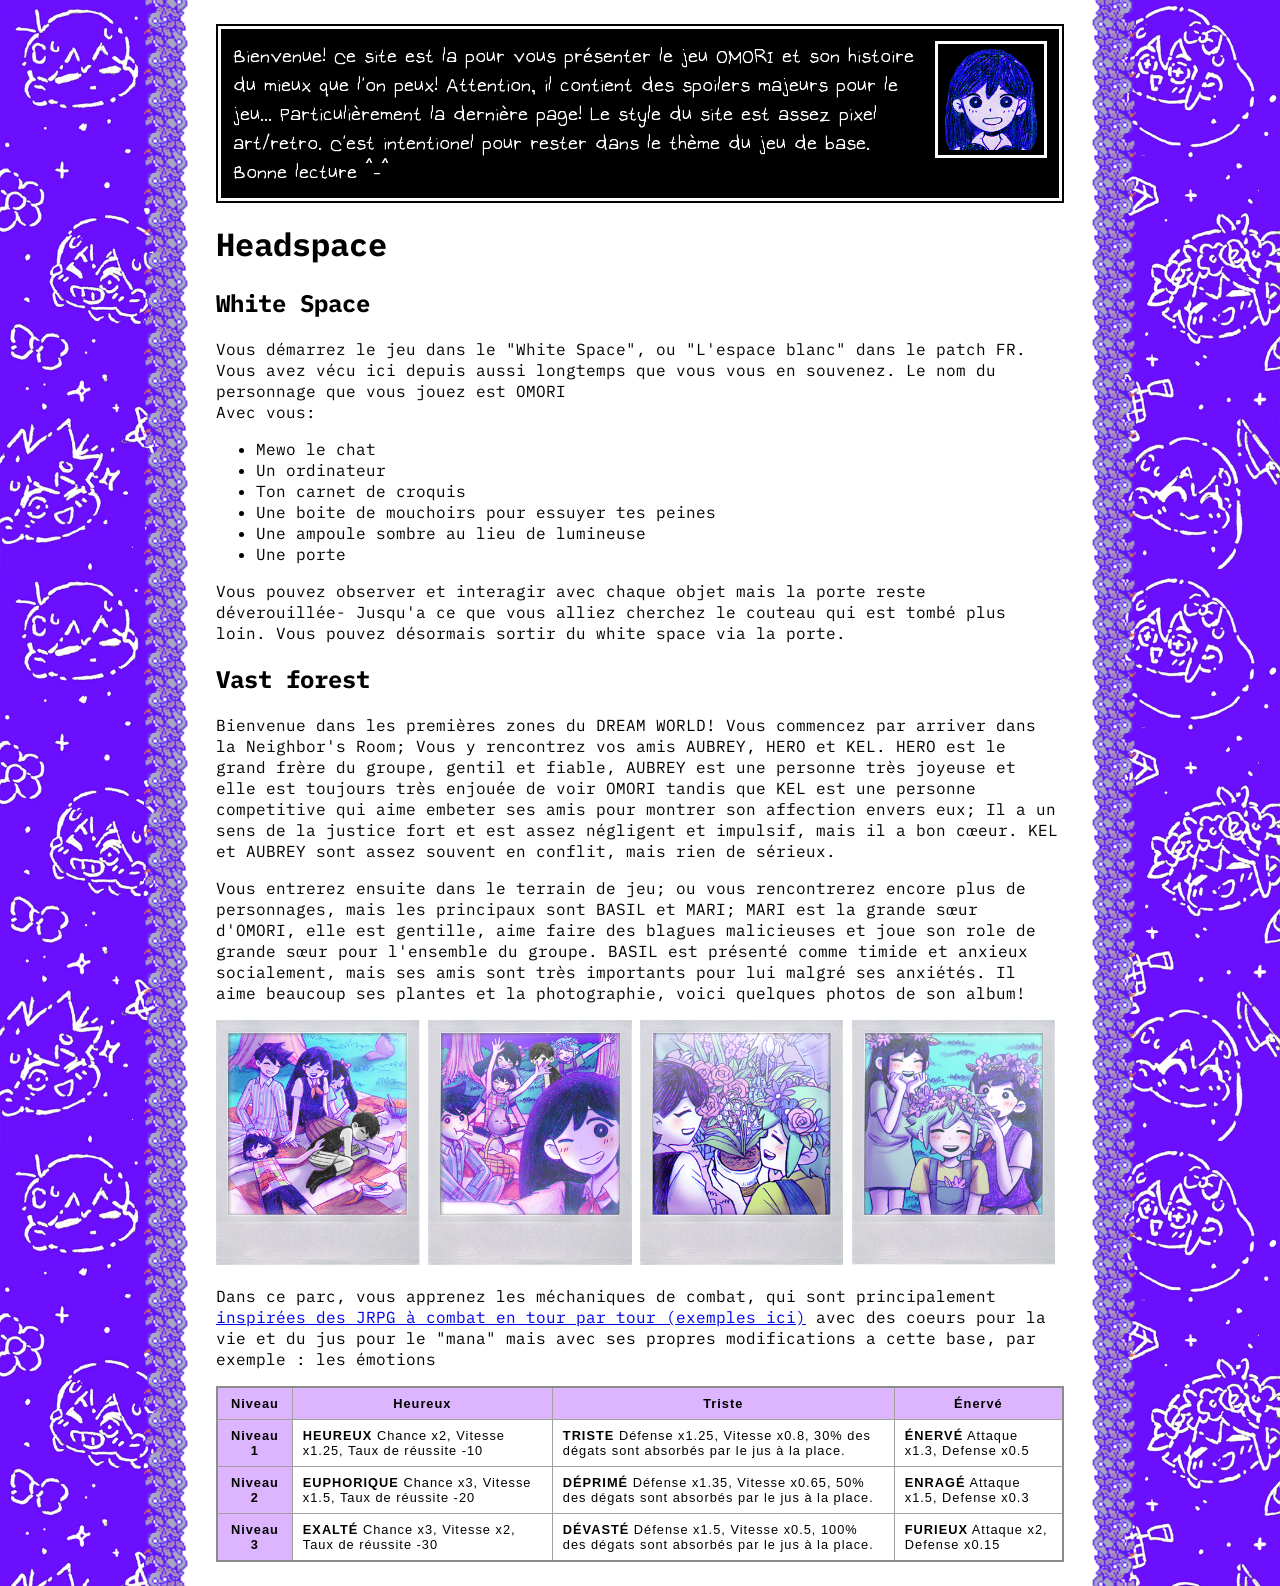
==== index.html @ d31ac864 "Update index.html" ====
<!DOCTYPE html>
<html lang="fr">

  <head>
    <meta charset="utf-8" />
    <title>Omori!</title>
	<link rel="icon" type="image/x-icon" href="assets/favicon.ico">
	<link rel="stylesheet" media="screen" type="text/css" title="design" href="design.css" />
  </head>

	<body>
		<div class="row">
		  <div class="meta-left"></div>

			<div class="main" id="frame">
				<!-- Début de la boite de dialogue réutilisable -->
				<div class="dialogue-box">
					<div class="pfp">
					  <div class="portrait wb">
							<img alt="Mari Portrait" src="assets/faces/DW_Face_Mari_0.png"  width="106" height="106">
						</div>
					</div>
					<span>
					  Bienvenue! Ce site est la pour vous présenter le jeu OMORI et son histoire du mieux que l'on peux!
						Attention, il contient des spoilers majeurs pour le jeu... Particulièrement la dernière page!
						Le style du site est assez pixel art/retro. C'est intentionel pour rester dans le thème du jeu de base.
						Bonne lecture ^-^
					<span></span></span>
					<div class="wb"></div>
				</div>
				<!-- Fin de la boite de dialogue réutilisable -->

				<h1 id="hs">Headspace</h1>
				<h2 id="white">White Space</h2>
				<p>
				  Vous démarrez le jeu dans le "White Space", ou "L'espace blanc" dans le patch FR.
					Vous avez vécu ici depuis aussi longtemps que vous vous en souvenez.
					Le nom du personnage que vous jouez est OMORI<br/>
					Avec vous:
				</p>
				<ul>
				  <li>Mewo le chat</li>
					<li>Un ordinateur</li>
					<li>Ton carnet de croquis</li>
					<li>Une boite de mouchoirs pour essuyer tes peines</li>
					<li>Une ampoule sombre au lieu de lumineuse</li>
					<li>Une porte</li>
				</ul>
				<p>
					Vous pouvez observer et interagir avec chaque objet mais la porte reste déverouillée-
					Jusqu'a ce que vous alliez cherchez le couteau qui est tombé plus loin.
					Vous pouvez désormais sortir du white space via la porte.
				</p>

				<h2 id="2">Vast forest</h2>
				<p>
				  Bienvenue dans les premières zones du DREAM WORLD!
					Vous commencez par arriver dans la Neighbor's Room; Vous y rencontrez vos amis AUBREY, HERO et KEL.
					HERO est le grand frère du groupe, gentil et fiable,
					AUBREY est une personne très joyeuse et elle est toujours très enjouée de voir OMORI tandis que
					KEL est une personne competitive qui aime embeter ses amis pour montrer son affection envers eux;
					Il a un sens de la justice fort et est assez négligent et impulsif, mais il a bon cœeur.
					KEL et AUBREY sont assez souvent en conflit, mais rien de sérieux.
				</p>

				<p>
				  Vous entrerez ensuite dans le terrain de jeu; ou vous rencontrerez encore plus de personnages,
					mais les principaux sont BASIL et MARI; MARI est la grande sœur d'OMORI, elle est gentille,
					aime faire des blagues malicieuses et joue son role de grande sœur pour l'ensemble du groupe.
					BASIL est présenté comme timide et anxieux socialement, mais ses amis sont très importants pour lui
					malgré ses anxiétés. Il aime beaucoup ses plantes et la photographie, voici quelques photos de son album!
				</p>

				<div class="polaroids" id="pictures">
          <div class="polaroid"><img src="assets/polaroid/DW_1.png" alt="2 Personnes en haut des escaliers se faisant face tête baissée"></div>
          <div class="polaroid"><img src="assets/polaroid/DW_0.png" alt="Mari face par terre au pied d'escaliers"></div>
          <div class="polaroid"><img src="assets/polaroid/DW_2.png" alt="Basil effrayé dans un miroir avec un fond montrant l'exterieur"></div>
          <div class="polaroid"><img src="assets/polaroid/DW_3.png" alt="Des mains manipulant une corde"></div>
				</div>

				<p>
				  Dans ce parc, vous apprenez les méchaniques de combat, qui sont principalement <a href="https://www.reddit.com/r/JRPG/wiki/list_of_turn-based_jrpgs">inspirées des JRPG à combat en tour par tour (exemples ici)</a>
					avec des coeurs pour la vie et du jus pour le "mana" mais avec ses propres modifications a cette base, par exemple : les émotions
				</p>

				<table>
				  <thead>
						<tr>
						  <th scope="col">Niveau</th>
              <th scope="col">Heureux</th>
              <th scope="col">Triste</th>
              <th scope="col">Énervé</th>
						</tr>
					</thead>
					<tbody>
					  <tr>
							<th scope="row">Niveau 1</th>
              <td><strong>HEUREUX</strong> Chance x2, Vitesse x1.25, Taux de réussite -10</td>
              <td><strong>TRISTE</strong> Défense x1.25, Vitesse x0.8, 30% des dégats sont absorbés par le jus à la place. </td>
              <td><strong>ÉNERVÉ</strong> Attaque x1.3, Defense x0.5</td>
						</td>
							<tr>
							<th scope="row">Niveau 2</th>
              <td><strong>EUPHORIQUE</strong> Chance x3, Vitesse x1.5, Taux de réussite -20</td>
              <td><strong>DÉPRIMÉ</strong> Défense x1.35, Vitesse x0.65, 50% des dégats sont absorbés par le jus à la place. </td>
              <td><strong>ENRAGÉ</strong> Attaque x1.5, Defense x0.3</td>
						</td>
							<tr>
							<th scope="row">Niveau 3</th>
              <td><strong>EXALTÉ</strong> Chance x3, Vitesse x2, Taux de réussite -30</td>
              <td><strong>DÉVASTÉ</strong> Défense x1.5, Vitesse x0.5, 100% des dégats sont absorbés par le jus à la place. </td>
              <td><strong>FURIEUX</strong> Attaque x2, Defense x0.15 </td>
						</td>
					</tbody>
				</table>
			</div>



			<div class="meta-right"></div>
		</div>
	</body>
</html>
---- design.css ----
body {
	margin: 0;
	font-family: lilex;
}

@font-face {
  font-family: OMORI_GAME;
  src: url(./assets/fonts/OMORI_GAME.ttf);
  unicode-range: U+0000-00FF;
}

@font-face {
  font-family: OMORI_GAME2;
  src: url(./assets/fonts/OMORI_GAME2.ttf);
  unicode-range: U+0000-00FF;
}

@font-face {
  font-family: lilex;
  src: url(./assets/fonts/Lilex-VariableFont_wght.ttf);
  unicode-range: U+0000-00FF;
}

@font-face {
  font-family: lilex;
  src: url(./assets/fonts/Lilex-Italic-VariableFont_wght.ttf);
  unicode-range: U+0000-00FF;
  font-style: italic;
}


.row {
  background-color: #6c0fff;
  overflow-x: visible;
  overflow-y: hidden;
  display: grid;
  grid-template-columns: 15vw 70vw 15vw;
  min-height: 120vmin;
}


.row [class*="meta"] {
  position: relative;
  z-index: 0;

  color: white;
  width: 100%;
  background-size: 100%;
  image-rendering: pixelated;
  image-rendering: -moz-crisp-edges;
  image-rendering: -o-crisp-edges;
  image-rendering: -webkit-optimize-contrast;
  -ms-interpolation-mode: nearest-neighbor;
}

.row .meta-right {
  background-image: url("assets/backgrounds/borders/br.jpg");
}

.row .meta-left {
  background-image: url("assets/backgrounds/borders/bl.jpg");
}

/* Style du milieu */
#frame {
  position: relative;
  z-index: 3;
  box-sizing: border-box;

  padding: 24px;
  background: transparent;
}

#frame::after {
  content: "";
  position: absolute;
  top: -24px;
  left: -24px;
  right: -24px;
  bottom: -24px;
  background: #fff;
  z-index: 1;
  pointer-events: none;
}

#frame::before {
  content: "";
  position: absolute;
  top: -48px;
  left: -48px;
  right: -48px;
  bottom: -48px;
  box-sizing: border-box;

  border-style: solid;
  border-width: 48px;
  border-image: url("assets/BorderInner.png") 30 / 48px repeat;

  image-rendering: pixelated;
  image-rendering: -moz-crisp-edges;
  image-rendering: -o-crisp-edges;
  image-rendering: -webkit-optimize-contrast;
  -ms-interpolation-mode: nearest-neighbor;

  z-index: 2;
  pointer-events: none;
}

#frame > * {
  position: relative;
  z-index: 4;
}

table {
  border-collapse: collapse;
  border: 2px solid rgb(140 140 140);
  font-family: sans-serif;
  font-size: 0.8rem;
  letter-spacing: 1px;
}

th {
  background-color: #ddb5ff;
}

th, td {
  border: 1px solid rgb(160 160 160);
  padding: 8px 10px;
}

/* Boites de dialogue */
.dialogue-box {
  position: relative;
  border: 1px solid black;
  background: black;
  padding: 1rem;
  overflow: auto;
  font-family: OMORI_GAME2;
  margin-bottom: 1em;
}

.dialogue-box .wb {
  border: 3px solid white;
}

.dialogue-box .pfp {
  float: right;
  display: flex;
  align-items: center;
  padding-left: 1em;
}

.dialogue-box .pfpl {
  float: left !important;
  padding: 0 1em 0 0 !important;
}


.dialogue-box > .wb {
  position: absolute;
  top: 1px;
  left: 1px;
  right: 1px;
  bottom: 1px;
  box-sizing: border-box;
}

.dialogue-box > .wb > * {
  position: relative;
}

.dialogue-box > span {
  font-size: 28px;
  color: white;
  line-height: 29px;
}

.dialogue-box > span > span {
  display: inline-block;
  width: 41px;
}

.light {
    background-image: radial-gradient(#FFFFFF, #3F3F3F, #000000);
}

/* Uhhhh layout des photos polaroid ig? */

.polaroids {
  display: flex;
  flex-wrap: nowrap;
  overflow-x: auto;
  gap: 1%;
}
.polaroid {
  flex: 0 0 calc(25% - 1%);
  padding: 0;
}

.polaroid img {
  width: 100%;
}

@media only screen and (max-width: 900px) {
  #frame {
    width: 100vw;
  }

  .row .meta-right {
    display: none;
  }

  .row .meta-left {
    display: none;
  }
}
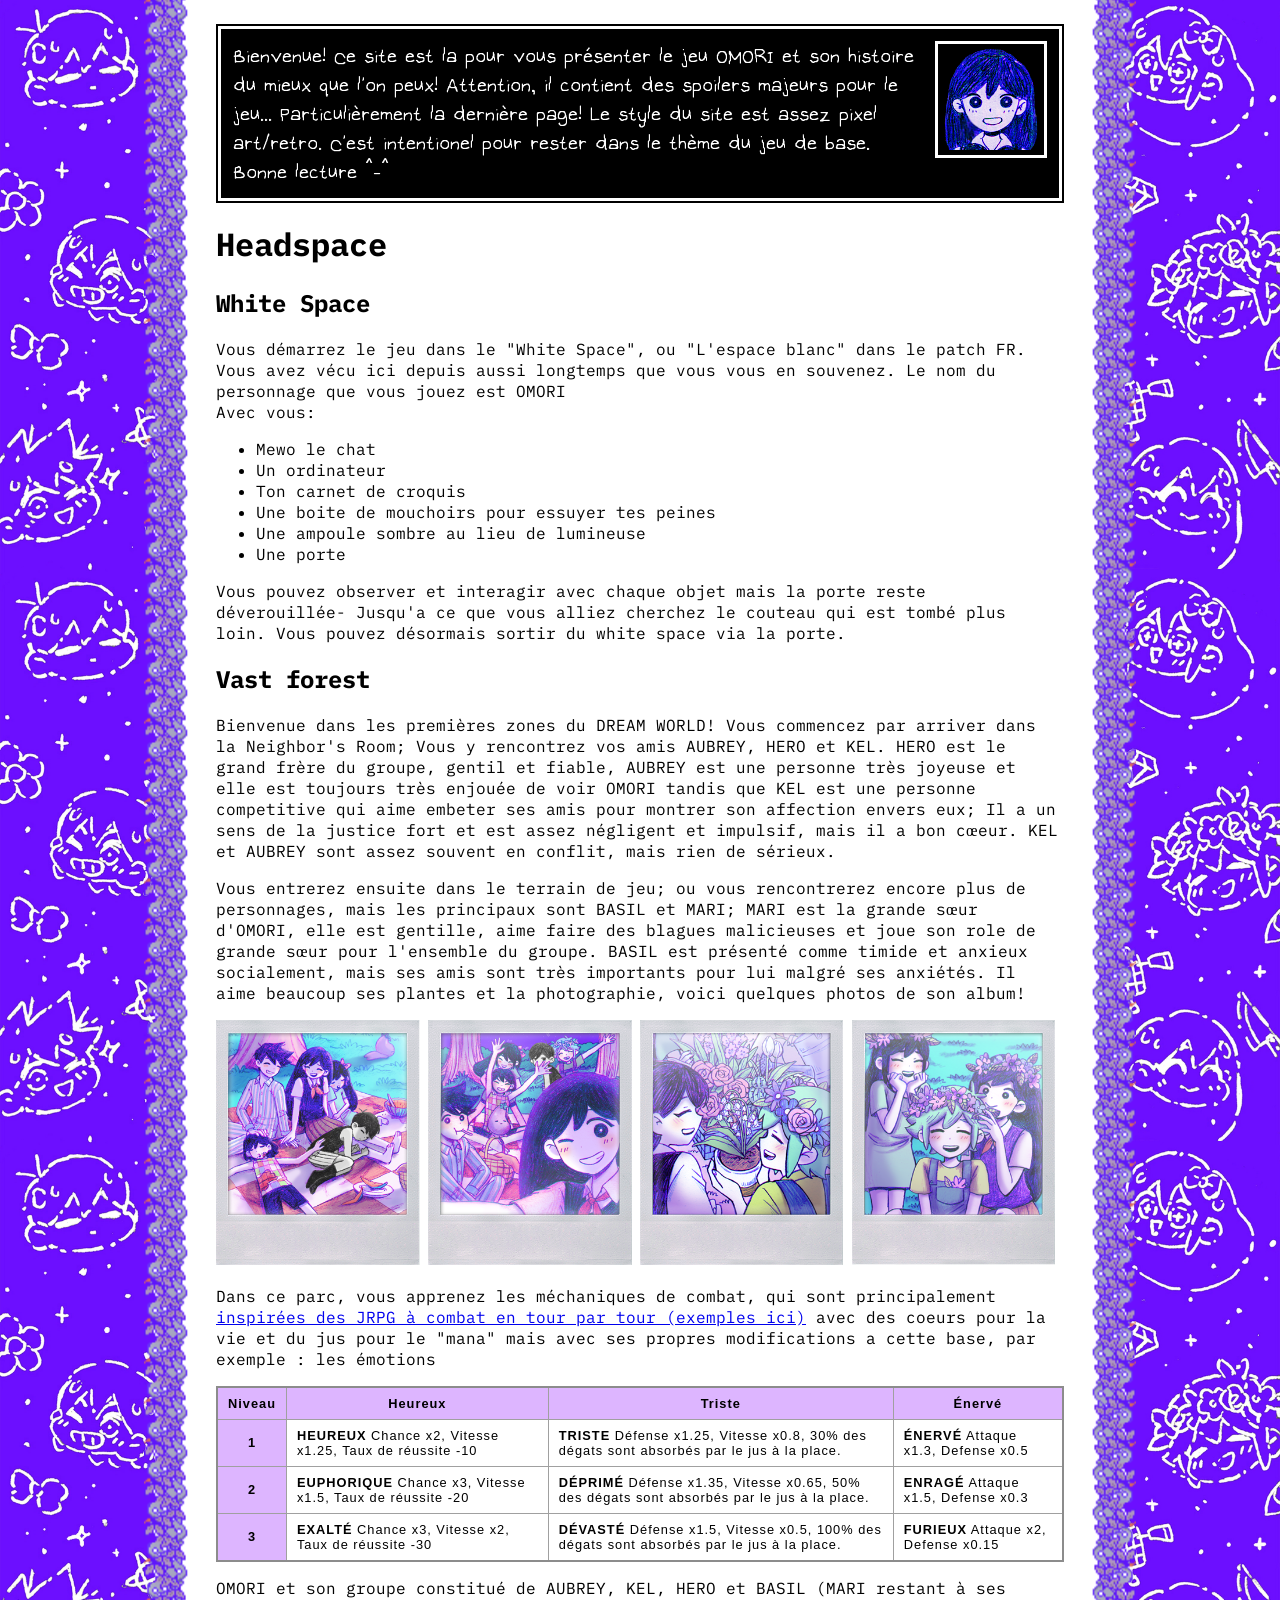
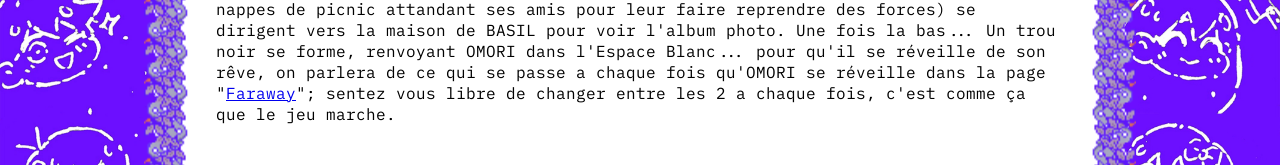
==== commit 0ceb343d: "lvl thin" ====
--- a/index.html
+++ b/index.html
@@ -4,8 +4,8 @@
   <head>
     <meta charset="utf-8" />
     <title>Omori!</title>
-	<link rel="icon" type="image/x-icon" href="assets/favicon.ico">
-	<link rel="stylesheet" media="screen" type="text/css" title="design" href="design.css" />
+    <link rel="icon" type="image/x-icon" href="assets/favicon.ico">
+    <link rel="stylesheet" media="screen" type="text/css" title="design" href="design.css" />
   </head>
 
 	<body>
@@ -94,25 +94,31 @@
 					</thead>
 					<tbody>
 					  <tr>
-							<th scope="row">Niveau 1</th>
+							<th scope="row">1</th>
               <td><strong>HEUREUX</strong> Chance x2, Vitesse x1.25, Taux de réussite -10</td>
               <td><strong>TRISTE</strong> Défense x1.25, Vitesse x0.8, 30% des dégats sont absorbés par le jus à la place. </td>
               <td><strong>ÉNERVÉ</strong> Attaque x1.3, Defense x0.5</td>
 						</td>
 							<tr>
-							<th scope="row">Niveau 2</th>
+							<th scope="row">2</th>
               <td><strong>EUPHORIQUE</strong> Chance x3, Vitesse x1.5, Taux de réussite -20</td>
               <td><strong>DÉPRIMÉ</strong> Défense x1.35, Vitesse x0.65, 50% des dégats sont absorbés par le jus à la place. </td>
               <td><strong>ENRAGÉ</strong> Attaque x1.5, Defense x0.3</td>
 						</td>
 							<tr>
-							<th scope="row">Niveau 3</th>
+							<th scope="row">3</th>
               <td><strong>EXALTÉ</strong> Chance x3, Vitesse x2, Taux de réussite -30</td>
               <td><strong>DÉVASTÉ</strong> Défense x1.5, Vitesse x0.5, 100% des dégats sont absorbés par le jus à la place. </td>
               <td><strong>FURIEUX</strong> Attaque x2, Defense x0.15 </td>
 						</td>
 					</tbody>
 				</table>
+
+				<p>
+				  OMORI et son groupe constitué de AUBREY, KEL, HERO et BASIL (MARI restant à ses nappes de picnic attandant ses amis pour leur faire reprendre des forces)
+					se dirigent vers la maison de BASIL pour voir l'album photo. Une fois la bas... Un trou noir se forme, renvoyant OMORI dans l'Espace Blanc... pour qu'il se réveille de son rêve,
+					on parlera de ce qui se passe a chaque fois qu'OMORI se réveille dans la page "<a href="faraway.html">Faraway</a>"; sentez vous libre de changer entre les 2 a chaque fois, c'est comme ça que le jeu marche.
+				</p>
 			</div>
 
 
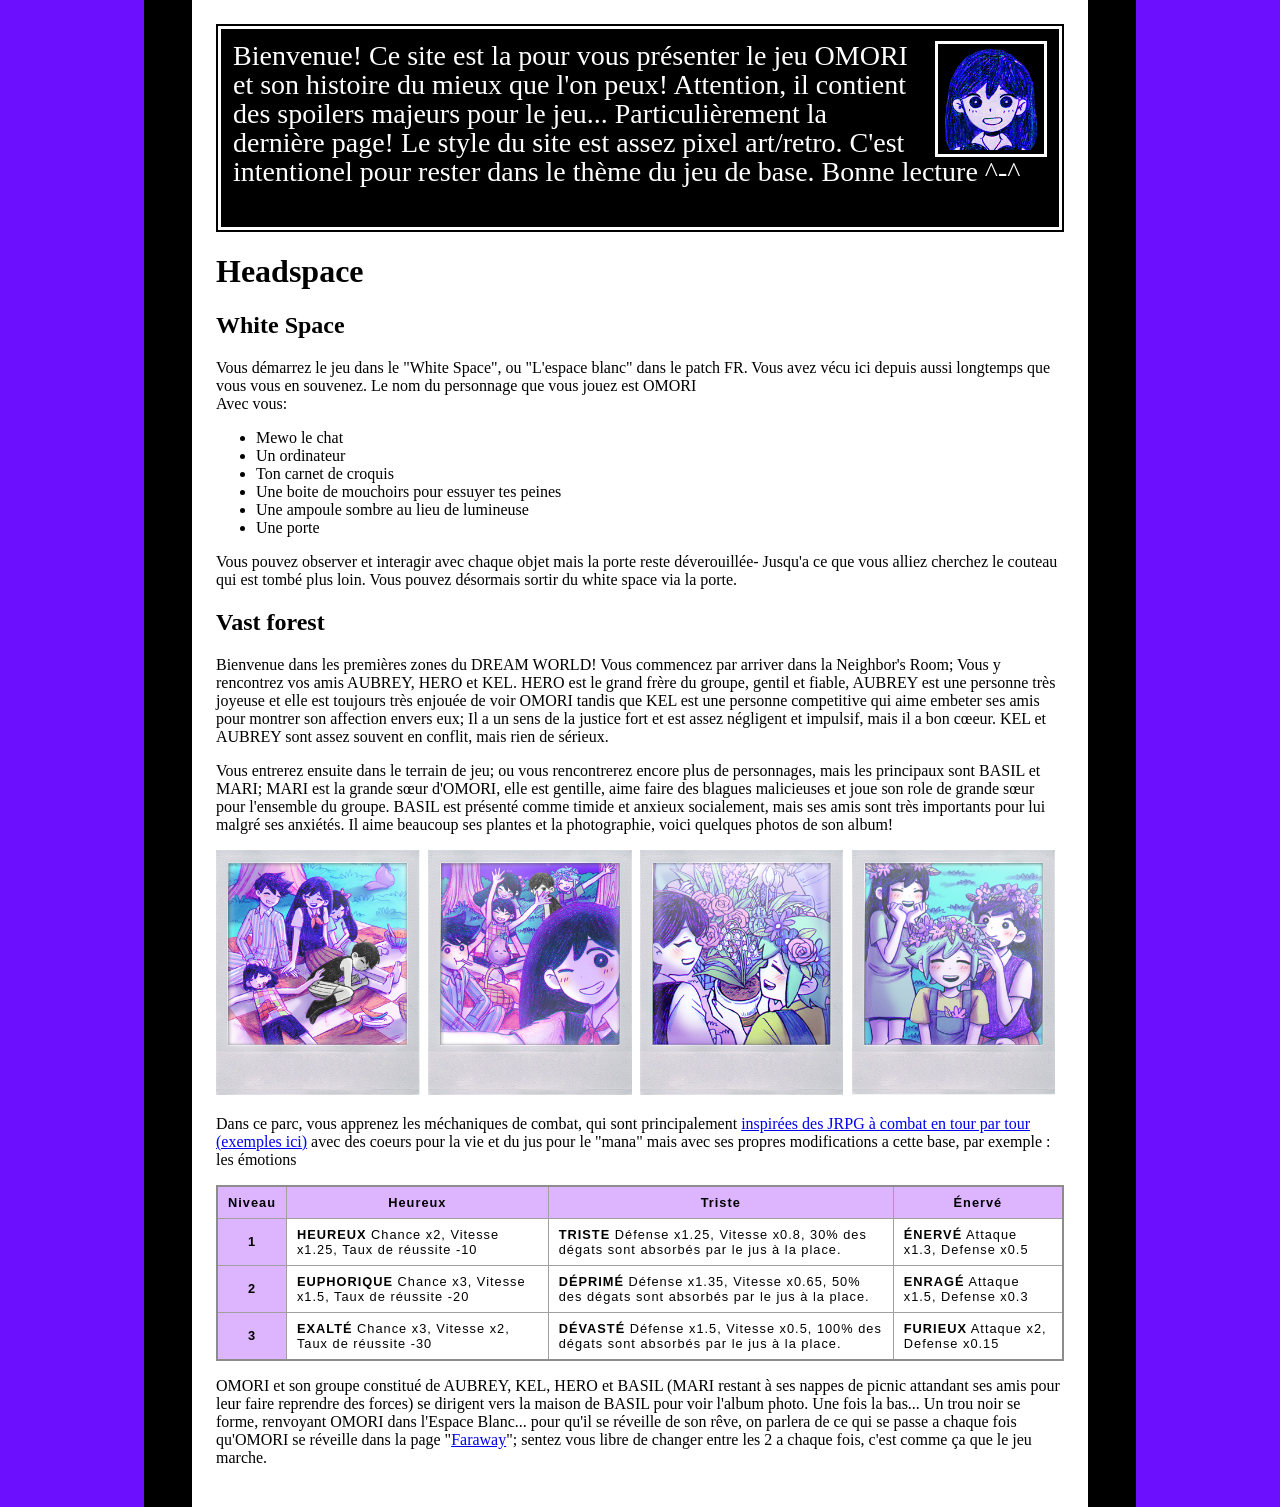
==== commit 17749305: "move css" ====
--- a/index.html
+++ b/index.html
@@ -5,7 +5,7 @@
     <meta charset="utf-8" />
     <title>Omori!</title>
     <link rel="icon" type="image/x-icon" href="assets/favicon.ico">
-    <link rel="stylesheet" media="screen" type="text/css" title="design" href="design.css" />
+    <link rel="stylesheet" media="screen" type="text/css" title="design" href="styles/design.css" />
   </head>
 
 	<body>
--- a/styles/design.css
+++ b/styles/design.css
@@ -0,0 +1,216 @@
+body {
+	margin: 0;
+	font-family: lilex;
+}
+
+@font-face {
+  font-family: OMORI_GAME;
+  src: url(./assets/fonts/OMORI_GAME.ttf);
+  unicode-range: U+0000-00FF;
+}
+
+@font-face {
+  font-family: OMORI_GAME2;
+  src: url(./assets/fonts/OMORI_GAME2.ttf);
+  unicode-range: U+0000-00FF;
+}
+
+@font-face {
+  font-family: lilex;
+  src: url(./assets/fonts/Lilex-VariableFont_wght.ttf);
+  unicode-range: U+0000-00FF;
+}
+
+@font-face {
+  font-family: lilex;
+  src: url(./assets/fonts/Lilex-Italic-VariableFont_wght.ttf);
+  unicode-range: U+0000-00FF;
+  font-style: italic;
+}
+
+
+.row {
+  background-color: #6c0fff;
+  overflow-x: visible;
+  overflow-y: hidden;
+  display: grid;
+  grid-template-columns: 15vw 70vw 15vw;
+  min-height: 120vmin;
+}
+
+
+.row [class*="meta"] {
+  position: relative;
+  z-index: 0;
+
+  color: white;
+  width: 100%;
+  background-size: 100%;
+  image-rendering: pixelated;
+  image-rendering: -moz-crisp-edges;
+  image-rendering: -o-crisp-edges;
+  image-rendering: -webkit-optimize-contrast;
+  -ms-interpolation-mode: nearest-neighbor;
+}
+
+.row .meta-right {
+  background-image: url("assets/backgrounds/borders/br.jpg");
+}
+
+.row .meta-left {
+  background-image: url("assets/backgrounds/borders/bl.jpg");
+}
+
+/* Style du milieu */
+#frame {
+  position: relative;
+  z-index: 3;
+  box-sizing: border-box;
+
+  padding: 24px;
+  background: transparent;
+}
+
+#frame::after {
+  content: "";
+  position: absolute;
+  top: -24px;
+  left: -24px;
+  right: -24px;
+  bottom: -24px;
+  background: #fff;
+  z-index: 1;
+  pointer-events: none;
+}
+
+#frame::before {
+  content: "";
+  position: absolute;
+  top: -48px;
+  left: -48px;
+  right: -48px;
+  bottom: -48px;
+  box-sizing: border-box;
+
+  border-style: solid;
+  border-width: 48px;
+  border-image: url("assets/BorderInner.png") 30 / 48px repeat;
+
+  image-rendering: pixelated;
+  image-rendering: -moz-crisp-edges;
+  image-rendering: -o-crisp-edges;
+  image-rendering: -webkit-optimize-contrast;
+  -ms-interpolation-mode: nearest-neighbor;
+
+  z-index: 2;
+  pointer-events: none;
+}
+
+#frame > * {
+  position: relative;
+  z-index: 4;
+}
+
+table {
+  border-collapse: collapse;
+  border: 2px solid rgb(140 140 140);
+  font-family: sans-serif;
+  font-size: 0.8rem;
+  letter-spacing: 1px;
+}
+
+th {
+  background-color: #ddb5ff;
+}
+
+th, td {
+  border: 1px solid rgb(160 160 160);
+  padding: 8px 10px;
+}
+
+/* Boites de dialogue */
+.dialogue-box {
+  position: relative;
+  border: 1px solid black;
+  background: black;
+  padding: 1rem;
+  overflow: auto;
+  font-family: OMORI_GAME2;
+  margin-bottom: 1em;
+}
+
+.dialogue-box .wb {
+  border: 3px solid white;
+}
+
+.dialogue-box .pfp {
+  float: right;
+  display: flex;
+  align-items: center;
+  padding-left: 1em;
+}
+
+.dialogue-box .pfpl {
+  float: left !important;
+  padding: 0 1em 0 0 !important;
+}
+
+
+.dialogue-box > .wb {
+  position: absolute;
+  top: 1px;
+  left: 1px;
+  right: 1px;
+  bottom: 1px;
+  box-sizing: border-box;
+}
+
+.dialogue-box > .wb > * {
+  position: relative;
+}
+
+.dialogue-box > span {
+  font-size: 28px;
+  color: white;
+  line-height: 29px;
+}
+
+.dialogue-box > span > span {
+  display: inline-block;
+  width: 41px;
+}
+
+.light {
+    background-image: radial-gradient(#FFFFFF, #3F3F3F, #000000);
+}
+
+/* Uhhhh layout des photos polaroid ig? */
+
+.polaroids {
+  display: flex;
+  flex-wrap: nowrap;
+  overflow-x: auto;
+  gap: 1%;
+}
+.polaroid {
+  flex: 0 0 calc(25% - 1%);
+  padding: 0;
+}
+
+.polaroid img {
+  width: 100%;
+}
+
+@media only screen and (max-width: 900px) {
+  #frame {
+    width: 100vw;
+  }
+
+  .row .meta-right {
+    display: none;
+  }
+
+  .row .meta-left {
+    display: none;
+  }
+}
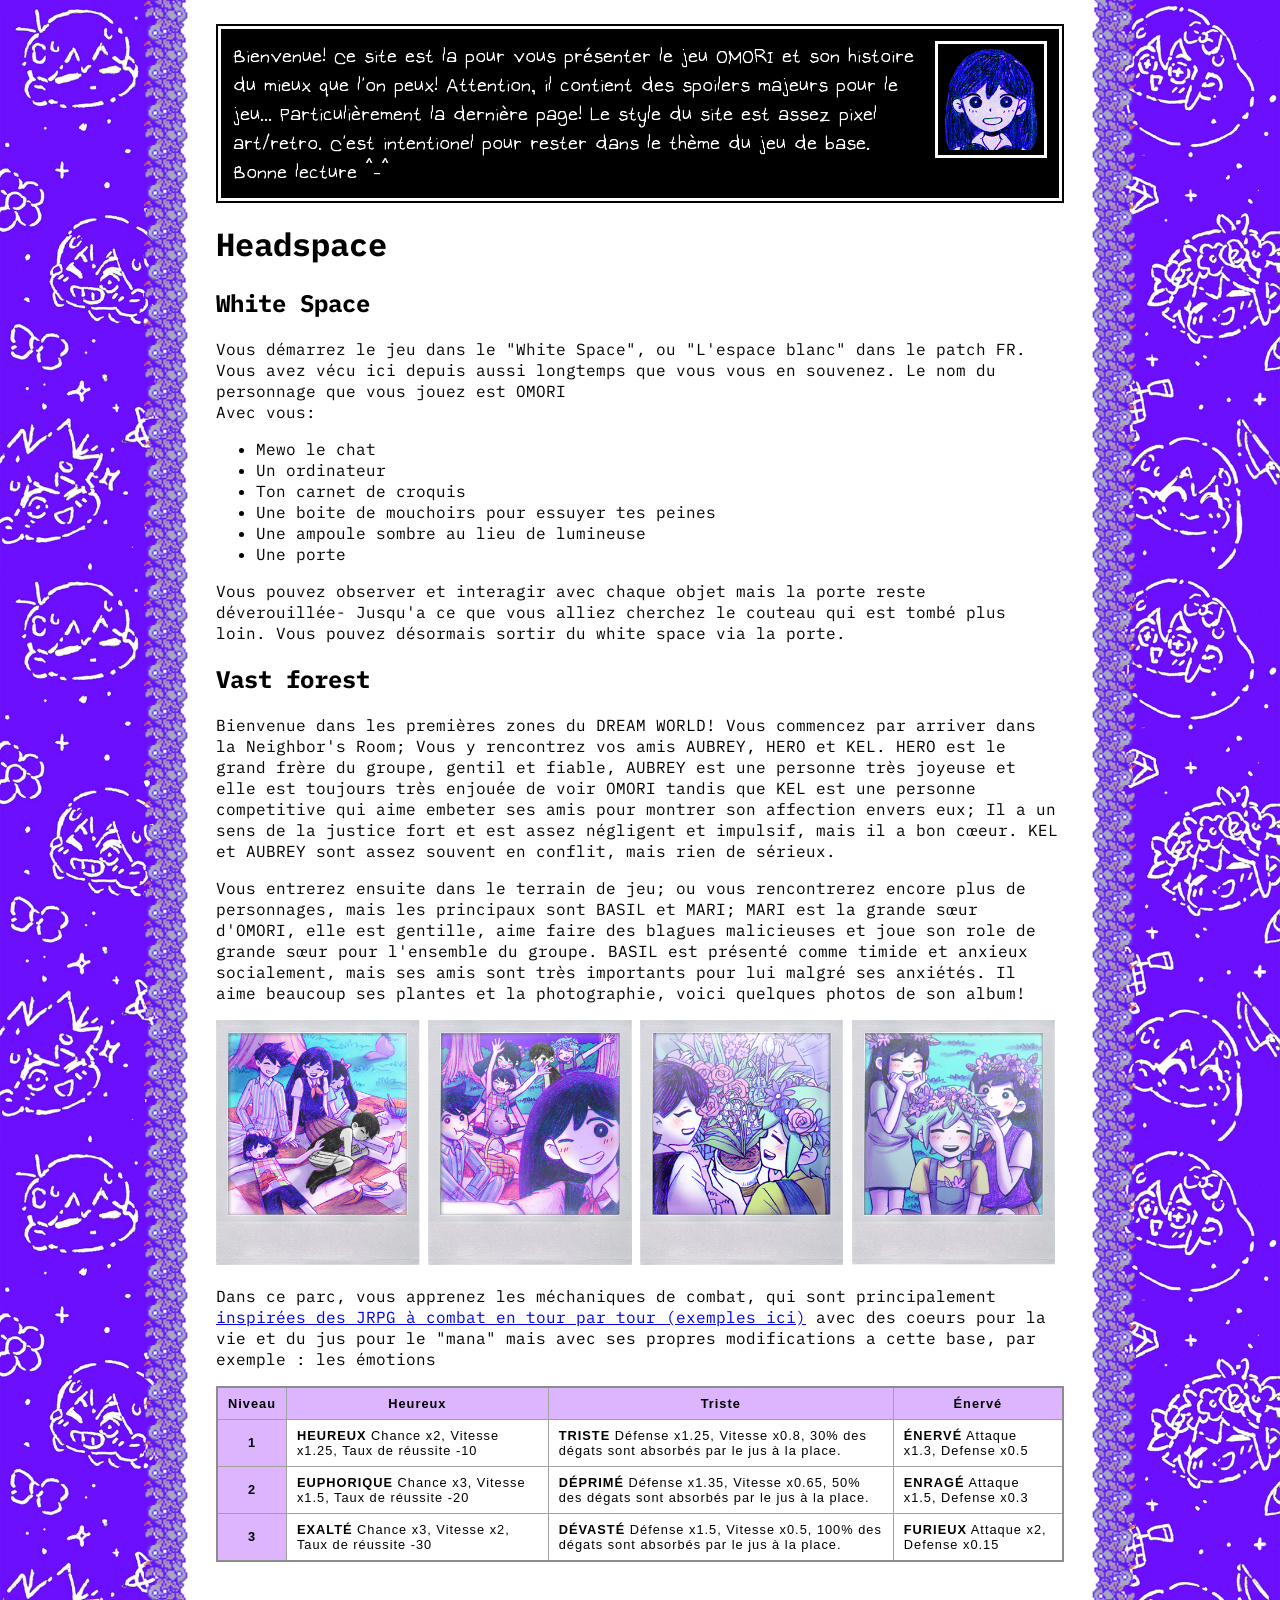
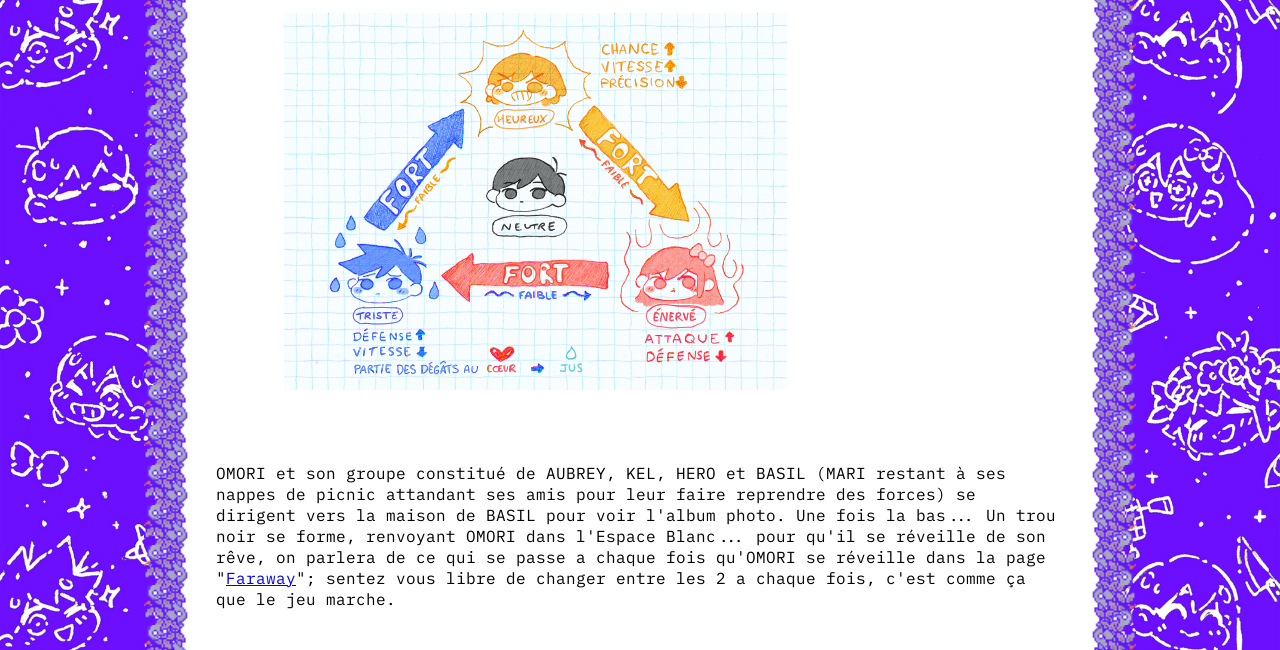
==== commit df2e465c: "Add emotions guide to index" ====
--- a/index.html
+++ b/index.html
@@ -1,129 +1,131 @@
-<!DOCTYPE html>
-<html lang="fr">
-
-  <head>
-    <meta charset="utf-8" />
-    <title>Omori!</title>
-    <link rel="icon" type="image/x-icon" href="assets/favicon.ico">
-    <link rel="stylesheet" media="screen" type="text/css" title="design" href="styles/design.css" />
-  </head>
-
-	<body>
-		<div class="row">
-		  <div class="meta-left"></div>
-
-			<div class="main" id="frame">
-				<!-- Début de la boite de dialogue réutilisable -->
-				<div class="dialogue-box">
-					<div class="pfp">
-					  <div class="portrait wb">
-							<img alt="Mari Portrait" src="assets/faces/DW_Face_Mari_0.png"  width="106" height="106">
-						</div>
-					</div>
-					<span>
-					  Bienvenue! Ce site est la pour vous présenter le jeu OMORI et son histoire du mieux que l'on peux!
-						Attention, il contient des spoilers majeurs pour le jeu... Particulièrement la dernière page!
-						Le style du site est assez pixel art/retro. C'est intentionel pour rester dans le thème du jeu de base.
-						Bonne lecture ^-^
-					<span></span></span>
-					<div class="wb"></div>
-				</div>
-				<!-- Fin de la boite de dialogue réutilisable -->
-
-				<h1 id="hs">Headspace</h1>
-				<h2 id="white">White Space</h2>
-				<p>
-				  Vous démarrez le jeu dans le "White Space", ou "L'espace blanc" dans le patch FR.
-					Vous avez vécu ici depuis aussi longtemps que vous vous en souvenez.
-					Le nom du personnage que vous jouez est OMORI<br/>
-					Avec vous:
-				</p>
-				<ul>
-				  <li>Mewo le chat</li>
-					<li>Un ordinateur</li>
-					<li>Ton carnet de croquis</li>
-					<li>Une boite de mouchoirs pour essuyer tes peines</li>
-					<li>Une ampoule sombre au lieu de lumineuse</li>
-					<li>Une porte</li>
-				</ul>
-				<p>
-					Vous pouvez observer et interagir avec chaque objet mais la porte reste déverouillée-
-					Jusqu'a ce que vous alliez cherchez le couteau qui est tombé plus loin.
-					Vous pouvez désormais sortir du white space via la porte.
-				</p>
-
-				<h2 id="2">Vast forest</h2>
-				<p>
-				  Bienvenue dans les premières zones du DREAM WORLD!
-					Vous commencez par arriver dans la Neighbor's Room; Vous y rencontrez vos amis AUBREY, HERO et KEL.
-					HERO est le grand frère du groupe, gentil et fiable,
-					AUBREY est une personne très joyeuse et elle est toujours très enjouée de voir OMORI tandis que
-					KEL est une personne competitive qui aime embeter ses amis pour montrer son affection envers eux;
-					Il a un sens de la justice fort et est assez négligent et impulsif, mais il a bon cœeur.
-					KEL et AUBREY sont assez souvent en conflit, mais rien de sérieux.
-				</p>
-
-				<p>
-				  Vous entrerez ensuite dans le terrain de jeu; ou vous rencontrerez encore plus de personnages,
-					mais les principaux sont BASIL et MARI; MARI est la grande sœur d'OMORI, elle est gentille,
-					aime faire des blagues malicieuses et joue son role de grande sœur pour l'ensemble du groupe.
-					BASIL est présenté comme timide et anxieux socialement, mais ses amis sont très importants pour lui
-					malgré ses anxiétés. Il aime beaucoup ses plantes et la photographie, voici quelques photos de son album!
-				</p>
-
-				<div class="polaroids" id="pictures">
-          <div class="polaroid"><img src="assets/polaroid/DW_1.png" alt="2 Personnes en haut des escaliers se faisant face tête baissée"></div>
-          <div class="polaroid"><img src="assets/polaroid/DW_0.png" alt="Mari face par terre au pied d'escaliers"></div>
-          <div class="polaroid"><img src="assets/polaroid/DW_2.png" alt="Basil effrayé dans un miroir avec un fond montrant l'exterieur"></div>
-          <div class="polaroid"><img src="assets/polaroid/DW_3.png" alt="Des mains manipulant une corde"></div>
-				</div>
-
-				<p>
-				  Dans ce parc, vous apprenez les méchaniques de combat, qui sont principalement <a href="https://www.reddit.com/r/JRPG/wiki/list_of_turn-based_jrpgs">inspirées des JRPG à combat en tour par tour (exemples ici)</a>
-					avec des coeurs pour la vie et du jus pour le "mana" mais avec ses propres modifications a cette base, par exemple : les émotions
-				</p>
-
-				<table>
-				  <thead>
-						<tr>
-						  <th scope="col">Niveau</th>
-              <th scope="col">Heureux</th>
-              <th scope="col">Triste</th>
-              <th scope="col">Énervé</th>
-						</tr>
-					</thead>
-					<tbody>
-					  <tr>
-							<th scope="row">1</th>
-              <td><strong>HEUREUX</strong> Chance x2, Vitesse x1.25, Taux de réussite -10</td>
-              <td><strong>TRISTE</strong> Défense x1.25, Vitesse x0.8, 30% des dégats sont absorbés par le jus à la place. </td>
-              <td><strong>ÉNERVÉ</strong> Attaque x1.3, Defense x0.5</td>
-						</td>
-							<tr>
-							<th scope="row">2</th>
-              <td><strong>EUPHORIQUE</strong> Chance x3, Vitesse x1.5, Taux de réussite -20</td>
-              <td><strong>DÉPRIMÉ</strong> Défense x1.35, Vitesse x0.65, 50% des dégats sont absorbés par le jus à la place. </td>
-              <td><strong>ENRAGÉ</strong> Attaque x1.5, Defense x0.3</td>
-						</td>
-							<tr>
-							<th scope="row">3</th>
-              <td><strong>EXALTÉ</strong> Chance x3, Vitesse x2, Taux de réussite -30</td>
-              <td><strong>DÉVASTÉ</strong> Défense x1.5, Vitesse x0.5, 100% des dégats sont absorbés par le jus à la place. </td>
-              <td><strong>FURIEUX</strong> Attaque x2, Defense x0.15 </td>
-						</td>
-					</tbody>
-				</table>
-
-				<p>
-				  OMORI et son groupe constitué de AUBREY, KEL, HERO et BASIL (MARI restant à ses nappes de picnic attandant ses amis pour leur faire reprendre des forces)
-					se dirigent vers la maison de BASIL pour voir l'album photo. Une fois la bas... Un trou noir se forme, renvoyant OMORI dans l'Espace Blanc... pour qu'il se réveille de son rêve,
-					on parlera de ce qui se passe a chaque fois qu'OMORI se réveille dans la page "<a href="faraway.html">Faraway</a>"; sentez vous libre de changer entre les 2 a chaque fois, c'est comme ça que le jeu marche.
-				</p>
-			</div>
-
-
-
-			<div class="meta-right"></div>
-		</div>
-	</body>
-</html>
+<!DOCTYPE html>
+<html lang="fr">
+
+  <head>
+    <meta charset="utf-8" />
+    <title>Omori!</title>
+    <link rel="icon" type="image/x-icon" href="assets/favicon.ico">
+    <link rel="stylesheet" media="screen" type="text/css" title="design" href="styles/design.css" />
+  </head>
+
+	<body>
+		<div class="row">
+		  <div class="meta-left"></div>
+
+			<div class="main" id="frame">
+				<!-- Début de la boite de dialogue réutilisable -->
+				<div class="dialogue-box">
+					<div class="pfp">
+					  <div class="portrait wb">
+							<img alt="Mari Portrait" src="assets/faces/DW_Face_Mari_0.png"  width="106" height="106">
+						</div>
+					</div>
+					<span>
+					  Bienvenue! Ce site est la pour vous présenter le jeu OMORI et son histoire du mieux que l'on peux!
+						Attention, il contient des spoilers majeurs pour le jeu... Particulièrement la dernière page!
+						Le style du site est assez pixel art/retro. C'est intentionel pour rester dans le thème du jeu de base.
+						Bonne lecture ^-^
+					<span></span></span>
+					<div class="wb"></div>
+				</div>
+				<!-- Fin de la boite de dialogue réutilisable -->
+
+				<h1 id="hs">Headspace</h1>
+				<h2 id="white">White Space</h2>
+				<p>
+				  Vous démarrez le jeu dans le "White Space", ou "L'espace blanc" dans le patch FR.
+					Vous avez vécu ici depuis aussi longtemps que vous vous en souvenez.
+					Le nom du personnage que vous jouez est OMORI<br/>
+					Avec vous:
+				</p>
+				<ul>
+				  <li>Mewo le chat</li>
+					<li>Un ordinateur</li>
+					<li>Ton carnet de croquis</li>
+					<li>Une boite de mouchoirs pour essuyer tes peines</li>
+					<li>Une ampoule sombre au lieu de lumineuse</li>
+					<li>Une porte</li>
+				</ul>
+				<p>
+					Vous pouvez observer et interagir avec chaque objet mais la porte reste déverouillée-
+					Jusqu'a ce que vous alliez cherchez le couteau qui est tombé plus loin.
+					Vous pouvez désormais sortir du white space via la porte.
+				</p>
+
+				<h2 id="2">Vast forest</h2>
+				<p>
+				  Bienvenue dans les premières zones du DREAM WORLD!
+					Vous commencez par arriver dans la Neighbor's Room; Vous y rencontrez vos amis AUBREY, HERO et KEL.
+					HERO est le grand frère du groupe, gentil et fiable,
+					AUBREY est une personne très joyeuse et elle est toujours très enjouée de voir OMORI tandis que
+					KEL est une personne competitive qui aime embeter ses amis pour montrer son affection envers eux;
+					Il a un sens de la justice fort et est assez négligent et impulsif, mais il a bon cœeur.
+					KEL et AUBREY sont assez souvent en conflit, mais rien de sérieux.
+				</p>
+
+				<p>
+				  Vous entrerez ensuite dans le terrain de jeu; ou vous rencontrerez encore plus de personnages,
+					mais les principaux sont BASIL et MARI; MARI est la grande sœur d'OMORI, elle est gentille,
+					aime faire des blagues malicieuses et joue son role de grande sœur pour l'ensemble du groupe.
+					BASIL est présenté comme timide et anxieux socialement, mais ses amis sont très importants pour lui
+					malgré ses anxiétés. Il aime beaucoup ses plantes et la photographie, voici quelques photos de son album!
+				</p>
+
+				<div class="polaroids" id="pictures">
+          <div class="polaroid"><img src="assets/polaroid/DW_1.png" alt="2 Personnes en haut des escaliers se faisant face tête baissée"></div>
+          <div class="polaroid"><img src="assets/polaroid/DW_0.png" alt="Mari face par terre au pied d'escaliers"></div>
+          <div class="polaroid"><img src="assets/polaroid/DW_2.png" alt="Basil effrayé dans un miroir avec un fond montrant l'exterieur"></div>
+          <div class="polaroid"><img src="assets/polaroid/DW_3.png" alt="Des mains manipulant une corde"></div>
+				</div>
+
+				<p>
+				  Dans ce parc, vous apprenez les méchaniques de combat, qui sont principalement <a href="https://www.reddit.com/r/JRPG/wiki/list_of_turn-based_jrpgs">inspirées des JRPG à combat en tour par tour (exemples ici)</a>
+					avec des coeurs pour la vie et du jus pour le "mana" mais avec ses propres modifications a cette base, par exemple : les émotions
+				</p>
+
+				<table>
+				  <thead>
+						<tr>
+						  <th scope="col">Niveau</th>
+              <th scope="col">Heureux</th>
+              <th scope="col">Triste</th>
+              <th scope="col">Énervé</th>
+						</tr>
+					</thead>
+					<tbody>
+					  <tr>
+							<th scope="row">1</th>
+              <td><strong>HEUREUX</strong> Chance x2, Vitesse x1.25, Taux de réussite -10</td>
+              <td><strong>TRISTE</strong> Défense x1.25, Vitesse x0.8, 30% des dégats sont absorbés par le jus à la place. </td>
+              <td><strong>ÉNERVÉ</strong> Attaque x1.3, Defense x0.5</td>
+						</td>
+							<tr>
+							<th scope="row">2</th>
+              <td><strong>EUPHORIQUE</strong> Chance x3, Vitesse x1.5, Taux de réussite -20</td>
+              <td><strong>DÉPRIMÉ</strong> Défense x1.35, Vitesse x0.65, 50% des dégats sont absorbés par le jus à la place. </td>
+              <td><strong>ENRAGÉ</strong> Attaque x1.5, Defense x0.3</td>
+						</td>
+							<tr>
+							<th scope="row">3</th>
+              <td><strong>EXALTÉ</strong> Chance x3, Vitesse x2, Taux de réussite -30</td>
+              <td><strong>DÉVASTÉ</strong> Défense x1.5, Vitesse x0.5, 100% des dégats sont absorbés par le jus à la place. </td>
+              <td><strong>FURIEUX</strong> Attaque x2, Defense x0.15 </td>
+						</td>
+					</tbody>
+				</table>
+
+				<img src="assets/Other/emotions_guide.png"/>
+
+				<p>
+				  OMORI et son groupe constitué de AUBREY, KEL, HERO et BASIL (MARI restant à ses nappes de picnic attandant ses amis pour leur faire reprendre des forces)
+					se dirigent vers la maison de BASIL pour voir l'album photo. Une fois la bas... Un trou noir se forme, renvoyant OMORI dans l'Espace Blanc... pour qu'il se réveille de son rêve,
+					on parlera de ce qui se passe a chaque fois qu'OMORI se réveille dans la page "<a href="faraway.html">Faraway</a>"; sentez vous libre de changer entre les 2 a chaque fois, c'est comme ça que le jeu marche.
+				</p>
+			</div>
+
+
+
+			<div class="meta-right"></div>
+		</div>
+	</body>
+</html>
--- a/styles/design.css
+++ b/styles/design.css
@@ -5,25 +5,25 @@
 
 @font-face {
   font-family: OMORI_GAME;
-  src: url(./assets/fonts/OMORI_GAME.ttf);
+  src: url(../assets/fonts/OMORI_GAME.ttf);
   unicode-range: U+0000-00FF;
 }
 
 @font-face {
   font-family: OMORI_GAME2;
-  src: url(./assets/fonts/OMORI_GAME2.ttf);
+  src: url(../assets/fonts/OMORI_GAME2.ttf);
   unicode-range: U+0000-00FF;
 }
 
 @font-face {
   font-family: lilex;
-  src: url(./assets/fonts/Lilex-VariableFont_wght.ttf);
+  src: url(../assets/fonts/Lilex-VariableFont_wght.ttf);
   unicode-range: U+0000-00FF;
 }
 
 @font-face {
   font-family: lilex;
-  src: url(./assets/fonts/Lilex-Italic-VariableFont_wght.ttf);
+  src: url(../assets/fonts/Lilex-Italic-VariableFont_wght.ttf);
   unicode-range: U+0000-00FF;
   font-style: italic;
 }
@@ -54,11 +54,11 @@
 }
 
 .row .meta-right {
-  background-image: url("assets/backgrounds/borders/br.jpg");
+  background-image: url("../assets/backgrounds/borders/br.jpg");
 }
 
 .row .meta-left {
-  background-image: url("assets/backgrounds/borders/bl.jpg");
+  background-image: url("../assets/backgrounds/borders/bl.jpg");
 }
 
 /* Style du milieu */
@@ -94,7 +94,7 @@
 
   border-style: solid;
   border-width: 48px;
-  border-image: url("assets/BorderInner.png") 30 / 48px repeat;
+  border-image: url("../assets/BorderInner.png") 30 / 48px repeat;
 
   image-rendering: pixelated;
   image-rendering: -moz-crisp-edges;
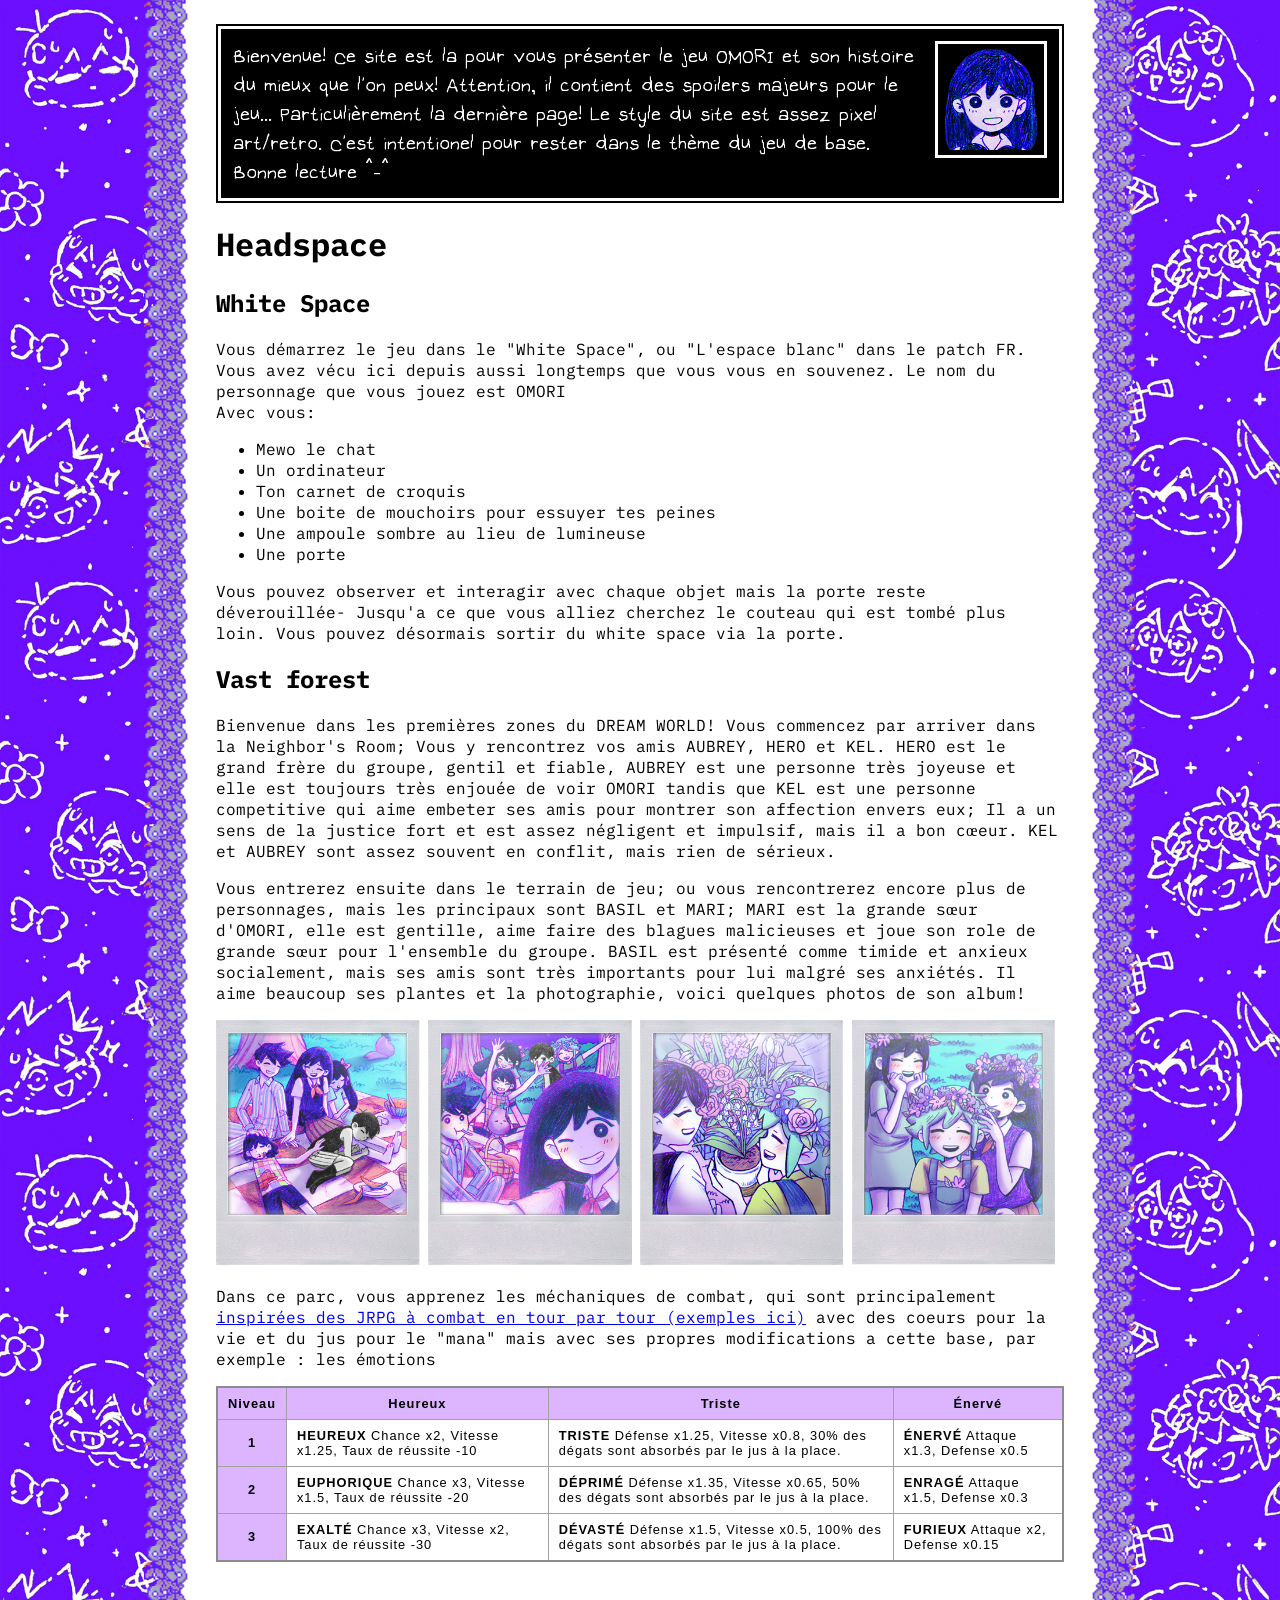
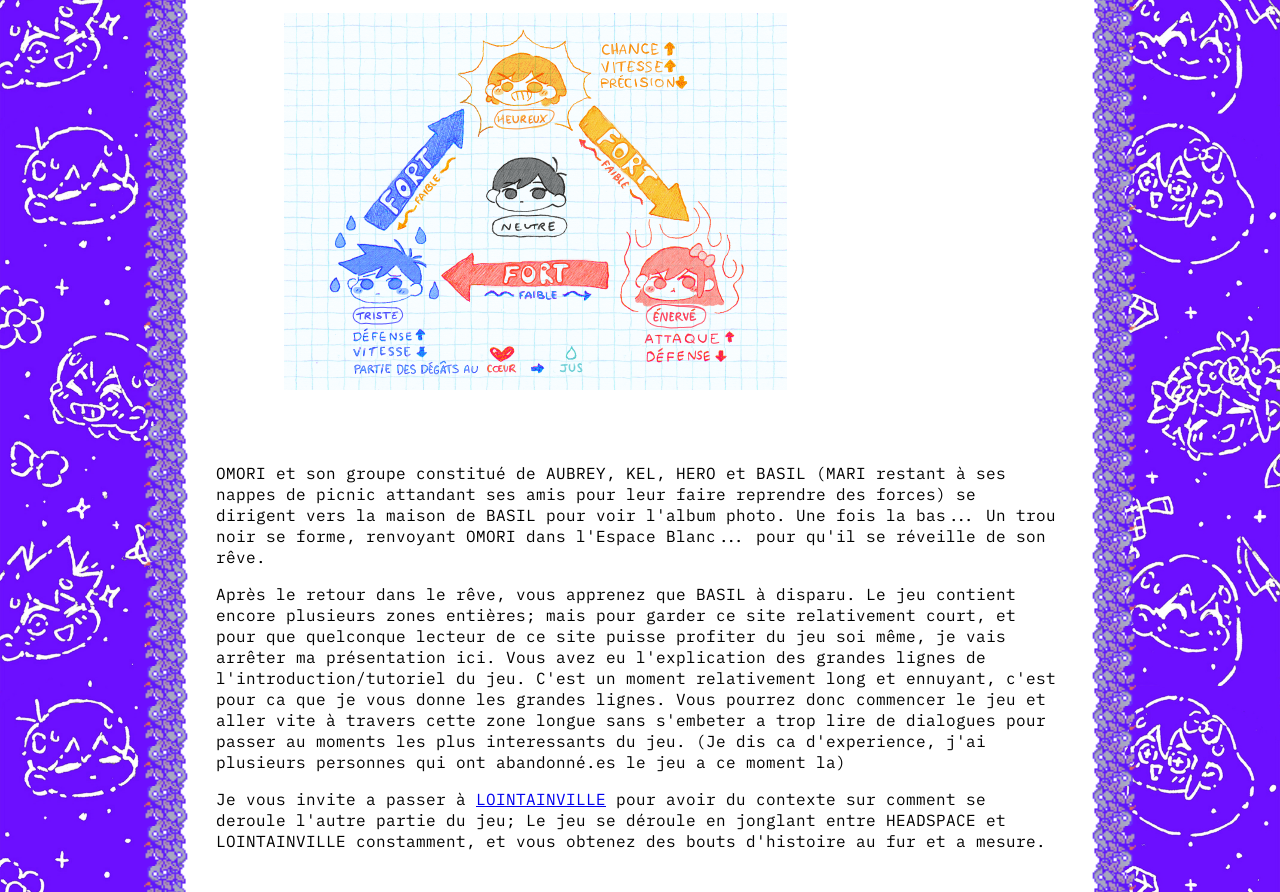
==== commit 2dc068d1: "Conclude index to not be too long" ====
--- a/index.html
+++ b/index.html
@@ -1,131 +1,144 @@
-<!DOCTYPE html>
-<html lang="fr">
-
-  <head>
-    <meta charset="utf-8" />
-    <title>Omori!</title>
-    <link rel="icon" type="image/x-icon" href="assets/favicon.ico">
-    <link rel="stylesheet" media="screen" type="text/css" title="design" href="styles/design.css" />
-  </head>
-
-	<body>
-		<div class="row">
-		  <div class="meta-left"></div>
-
-			<div class="main" id="frame">
-				<!-- Début de la boite de dialogue réutilisable -->
-				<div class="dialogue-box">
-					<div class="pfp">
-					  <div class="portrait wb">
-							<img alt="Mari Portrait" src="assets/faces/DW_Face_Mari_0.png"  width="106" height="106">
-						</div>
-					</div>
-					<span>
-					  Bienvenue! Ce site est la pour vous présenter le jeu OMORI et son histoire du mieux que l'on peux!
-						Attention, il contient des spoilers majeurs pour le jeu... Particulièrement la dernière page!
-						Le style du site est assez pixel art/retro. C'est intentionel pour rester dans le thème du jeu de base.
-						Bonne lecture ^-^
-					<span></span></span>
-					<div class="wb"></div>
-				</div>
-				<!-- Fin de la boite de dialogue réutilisable -->
-
-				<h1 id="hs">Headspace</h1>
-				<h2 id="white">White Space</h2>
-				<p>
-				  Vous démarrez le jeu dans le "White Space", ou "L'espace blanc" dans le patch FR.
-					Vous avez vécu ici depuis aussi longtemps que vous vous en souvenez.
-					Le nom du personnage que vous jouez est OMORI<br/>
-					Avec vous:
-				</p>
-				<ul>
-				  <li>Mewo le chat</li>
-					<li>Un ordinateur</li>
-					<li>Ton carnet de croquis</li>
-					<li>Une boite de mouchoirs pour essuyer tes peines</li>
-					<li>Une ampoule sombre au lieu de lumineuse</li>
-					<li>Une porte</li>
-				</ul>
-				<p>
-					Vous pouvez observer et interagir avec chaque objet mais la porte reste déverouillée-
-					Jusqu'a ce que vous alliez cherchez le couteau qui est tombé plus loin.
-					Vous pouvez désormais sortir du white space via la porte.
-				</p>
-
-				<h2 id="2">Vast forest</h2>
-				<p>
-				  Bienvenue dans les premières zones du DREAM WORLD!
-					Vous commencez par arriver dans la Neighbor's Room; Vous y rencontrez vos amis AUBREY, HERO et KEL.
-					HERO est le grand frère du groupe, gentil et fiable,
-					AUBREY est une personne très joyeuse et elle est toujours très enjouée de voir OMORI tandis que
-					KEL est une personne competitive qui aime embeter ses amis pour montrer son affection envers eux;
-					Il a un sens de la justice fort et est assez négligent et impulsif, mais il a bon cœeur.
-					KEL et AUBREY sont assez souvent en conflit, mais rien de sérieux.
-				</p>
-
-				<p>
-				  Vous entrerez ensuite dans le terrain de jeu; ou vous rencontrerez encore plus de personnages,
-					mais les principaux sont BASIL et MARI; MARI est la grande sœur d'OMORI, elle est gentille,
-					aime faire des blagues malicieuses et joue son role de grande sœur pour l'ensemble du groupe.
-					BASIL est présenté comme timide et anxieux socialement, mais ses amis sont très importants pour lui
-					malgré ses anxiétés. Il aime beaucoup ses plantes et la photographie, voici quelques photos de son album!
-				</p>
-
-				<div class="polaroids" id="pictures">
-          <div class="polaroid"><img src="assets/polaroid/DW_1.png" alt="2 Personnes en haut des escaliers se faisant face tête baissée"></div>
-          <div class="polaroid"><img src="assets/polaroid/DW_0.png" alt="Mari face par terre au pied d'escaliers"></div>
-          <div class="polaroid"><img src="assets/polaroid/DW_2.png" alt="Basil effrayé dans un miroir avec un fond montrant l'exterieur"></div>
-          <div class="polaroid"><img src="assets/polaroid/DW_3.png" alt="Des mains manipulant une corde"></div>
-				</div>
-
-				<p>
-				  Dans ce parc, vous apprenez les méchaniques de combat, qui sont principalement <a href="https://www.reddit.com/r/JRPG/wiki/list_of_turn-based_jrpgs">inspirées des JRPG à combat en tour par tour (exemples ici)</a>
-					avec des coeurs pour la vie et du jus pour le "mana" mais avec ses propres modifications a cette base, par exemple : les émotions
-				</p>
-
-				<table>
-				  <thead>
-						<tr>
-						  <th scope="col">Niveau</th>
-              <th scope="col">Heureux</th>
-              <th scope="col">Triste</th>
-              <th scope="col">Énervé</th>
-						</tr>
-					</thead>
-					<tbody>
-					  <tr>
-							<th scope="row">1</th>
-              <td><strong>HEUREUX</strong> Chance x2, Vitesse x1.25, Taux de réussite -10</td>
-              <td><strong>TRISTE</strong> Défense x1.25, Vitesse x0.8, 30% des dégats sont absorbés par le jus à la place. </td>
-              <td><strong>ÉNERVÉ</strong> Attaque x1.3, Defense x0.5</td>
-						</td>
-							<tr>
-							<th scope="row">2</th>
-              <td><strong>EUPHORIQUE</strong> Chance x3, Vitesse x1.5, Taux de réussite -20</td>
-              <td><strong>DÉPRIMÉ</strong> Défense x1.35, Vitesse x0.65, 50% des dégats sont absorbés par le jus à la place. </td>
-              <td><strong>ENRAGÉ</strong> Attaque x1.5, Defense x0.3</td>
-						</td>
-							<tr>
-							<th scope="row">3</th>
-              <td><strong>EXALTÉ</strong> Chance x3, Vitesse x2, Taux de réussite -30</td>
-              <td><strong>DÉVASTÉ</strong> Défense x1.5, Vitesse x0.5, 100% des dégats sont absorbés par le jus à la place. </td>
-              <td><strong>FURIEUX</strong> Attaque x2, Defense x0.15 </td>
-						</td>
-					</tbody>
-				</table>
-
-				<img src="assets/Other/emotions_guide.png"/>
-
-				<p>
-				  OMORI et son groupe constitué de AUBREY, KEL, HERO et BASIL (MARI restant à ses nappes de picnic attandant ses amis pour leur faire reprendre des forces)
-					se dirigent vers la maison de BASIL pour voir l'album photo. Une fois la bas... Un trou noir se forme, renvoyant OMORI dans l'Espace Blanc... pour qu'il se réveille de son rêve,
-					on parlera de ce qui se passe a chaque fois qu'OMORI se réveille dans la page "<a href="faraway.html">Faraway</a>"; sentez vous libre de changer entre les 2 a chaque fois, c'est comme ça que le jeu marche.
-				</p>
-			</div>
-
-
-
-			<div class="meta-right"></div>
-		</div>
-	</body>
-</html>
+<!DOCTYPE html>
+<html lang="fr">
+
+  <head>
+    <meta charset="utf-8" />
+    <title>Omori!</title>
+    <link rel="icon" type="image/x-icon" href="assets/favicon.ico">
+    <link rel="stylesheet" media="screen" type="text/css" title="design" href="styles/design.css" />
+  </head>
+
+	<body>
+		<div class="row">
+		  <div class="meta-left"></div>
+
+			<div class="main" id="frame">
+				<!-- Début de la boite de dialogue réutilisable -->
+				<div class="dialogue-box">
+					<div class="pfp">
+					  <div class="portrait wb">
+							<img alt="Mari Portrait" src="assets/faces/DW_Face_Mari_0.png"  width="106" height="106">
+						</div>
+					</div>
+					<span>
+					  Bienvenue! Ce site est la pour vous présenter le jeu OMORI et son histoire du mieux que l'on peux!
+						Attention, il contient des spoilers majeurs pour le jeu... Particulièrement la dernière page!
+						Le style du site est assez pixel art/retro. C'est intentionel pour rester dans le thème du jeu de base.
+						Bonne lecture ^-^
+					<span></span></span>
+					<div class="wb"></div>
+				</div>
+				<!-- Fin de la boite de dialogue réutilisable -->
+
+				<h1 id="hs">Headspace</h1>
+				<h2 id="white">White Space</h2>
+				<p>
+				  Vous démarrez le jeu dans le "White Space", ou "L'espace blanc" dans le patch FR.
+					Vous avez vécu ici depuis aussi longtemps que vous vous en souvenez.
+					Le nom du personnage que vous jouez est OMORI<br/>
+					Avec vous:
+				</p>
+				<ul>
+				  <li>Mewo le chat</li>
+					<li>Un ordinateur</li>
+					<li>Ton carnet de croquis</li>
+					<li>Une boite de mouchoirs pour essuyer tes peines</li>
+					<li>Une ampoule sombre au lieu de lumineuse</li>
+					<li>Une porte</li>
+				</ul>
+				<p>
+					Vous pouvez observer et interagir avec chaque objet mais la porte reste déverouillée-
+					Jusqu'a ce que vous alliez cherchez le couteau qui est tombé plus loin.
+					Vous pouvez désormais sortir du white space via la porte.
+				</p>
+
+				<h2 id="2">Vast forest</h2>
+				<p>
+				  Bienvenue dans les premières zones du DREAM WORLD!
+					Vous commencez par arriver dans la Neighbor's Room; Vous y rencontrez vos amis AUBREY, HERO et KEL.
+					HERO est le grand frère du groupe, gentil et fiable,
+					AUBREY est une personne très joyeuse et elle est toujours très enjouée de voir OMORI tandis que
+					KEL est une personne competitive qui aime embeter ses amis pour montrer son affection envers eux;
+					Il a un sens de la justice fort et est assez négligent et impulsif, mais il a bon cœeur.
+					KEL et AUBREY sont assez souvent en conflit, mais rien de sérieux.
+				</p>
+
+				<p>
+				  Vous entrerez ensuite dans le terrain de jeu; ou vous rencontrerez encore plus de personnages,
+					mais les principaux sont BASIL et MARI; MARI est la grande sœur d'OMORI, elle est gentille,
+					aime faire des blagues malicieuses et joue son role de grande sœur pour l'ensemble du groupe.
+					BASIL est présenté comme timide et anxieux socialement, mais ses amis sont très importants pour lui
+					malgré ses anxiétés. Il aime beaucoup ses plantes et la photographie, voici quelques photos de son album!
+				</p>
+
+				<div class="polaroids" id="pictures">
+          <div class="polaroid"><img src="assets/polaroid/DW_1.png" alt="2 Personnes en haut des escaliers se faisant face tête baissée"></div>
+          <div class="polaroid"><img src="assets/polaroid/DW_0.png" alt="Mari face par terre au pied d'escaliers"></div>
+          <div class="polaroid"><img src="assets/polaroid/DW_2.png" alt="Basil effrayé dans un miroir avec un fond montrant l'exterieur"></div>
+          <div class="polaroid"><img src="assets/polaroid/DW_3.png" alt="Des mains manipulant une corde"></div>
+				</div>
+
+				<p>
+				  Dans ce parc, vous apprenez les méchaniques de combat, qui sont principalement <a href="https://www.reddit.com/r/JRPG/wiki/list_of_turn-based_jrpgs">inspirées des JRPG à combat en tour par tour (exemples ici)</a>
+					avec des coeurs pour la vie et du jus pour le "mana" mais avec ses propres modifications a cette base, par exemple : les émotions
+				</p>
+
+				<table>
+				  <thead>
+						<tr>
+						  <th scope="col">Niveau</th>
+              <th scope="col">Heureux</th>
+              <th scope="col">Triste</th>
+              <th scope="col">Énervé</th>
+						</tr>
+					</thead>
+					<tbody>
+					  <tr>
+							<th scope="row">1</th>
+              <td><strong>HEUREUX</strong> Chance x2, Vitesse x1.25, Taux de réussite -10</td>
+              <td><strong>TRISTE</strong> Défense x1.25, Vitesse x0.8, 30% des dégats sont absorbés par le jus à la place. </td>
+              <td><strong>ÉNERVÉ</strong> Attaque x1.3, Defense x0.5</td>
+						</td>
+							<tr>
+							<th scope="row">2</th>
+              <td><strong>EUPHORIQUE</strong> Chance x3, Vitesse x1.5, Taux de réussite -20</td>
+              <td><strong>DÉPRIMÉ</strong> Défense x1.35, Vitesse x0.65, 50% des dégats sont absorbés par le jus à la place. </td>
+              <td><strong>ENRAGÉ</strong> Attaque x1.5, Defense x0.3</td>
+						</td>
+							<tr>
+							<th scope="row">3</th>
+              <td><strong>EXALTÉ</strong> Chance x3, Vitesse x2, Taux de réussite -30</td>
+              <td><strong>DÉVASTÉ</strong> Défense x1.5, Vitesse x0.5, 100% des dégats sont absorbés par le jus à la place. </td>
+              <td><strong>FURIEUX</strong> Attaque x2, Defense x0.15 </td>
+						</td>
+					</tbody>
+				</table>
+
+				<img src="assets/Other/emotions_guide.png"/>
+
+				<p>
+				  OMORI et son groupe constitué de AUBREY, KEL, HERO et BASIL (MARI restant à ses nappes de picnic attandant ses amis pour leur faire reprendre des forces)
+					se dirigent vers la maison de BASIL pour voir l'album photo. Une fois la bas... Un trou noir se forme, renvoyant OMORI dans l'Espace Blanc... pour qu'il se réveille de son rêve.
+				</p>
+
+				<p>
+				  Après le retour dans le rêve, vous apprenez que BASIL à disparu. Le jeu contient encore plusieurs zones entières; mais
+					pour garder ce site relativement court, et pour que quelconque lecteur de ce site puisse profiter du jeu soi même, je vais
+					arrêter ma présentation ici. Vous avez eu l'explication des grandes lignes de l'introduction/tutoriel du jeu.
+					C'est un moment relativement long et ennuyant, c'est pour ca que je vous donne les grandes lignes. Vous pourrez donc commencer le jeu
+					et aller vite à travers cette zone longue sans s'embeter a trop lire de dialogues pour passer au moments les plus interessants du jeu.
+					(Je dis ca d'experience, j'ai plusieurs personnes qui ont abandonné.es le jeu a ce moment la)
+				</p>
+
+				<p>
+		      Je vous invite a passer à <a href="faraway.html">LOINTAINVILLE</a> pour avoir du contexte sur comment se deroule l'autre partie du jeu;
+					Le jeu se déroule en jonglant entre HEADSPACE et LOINTAINVILLE constamment, et vous obtenez des bouts d'histoire au fur et a mesure.
+				</p>
+			</div>
+
+
+
+			<div class="meta-right"></div>
+		</div>
+	</body>
+</html>
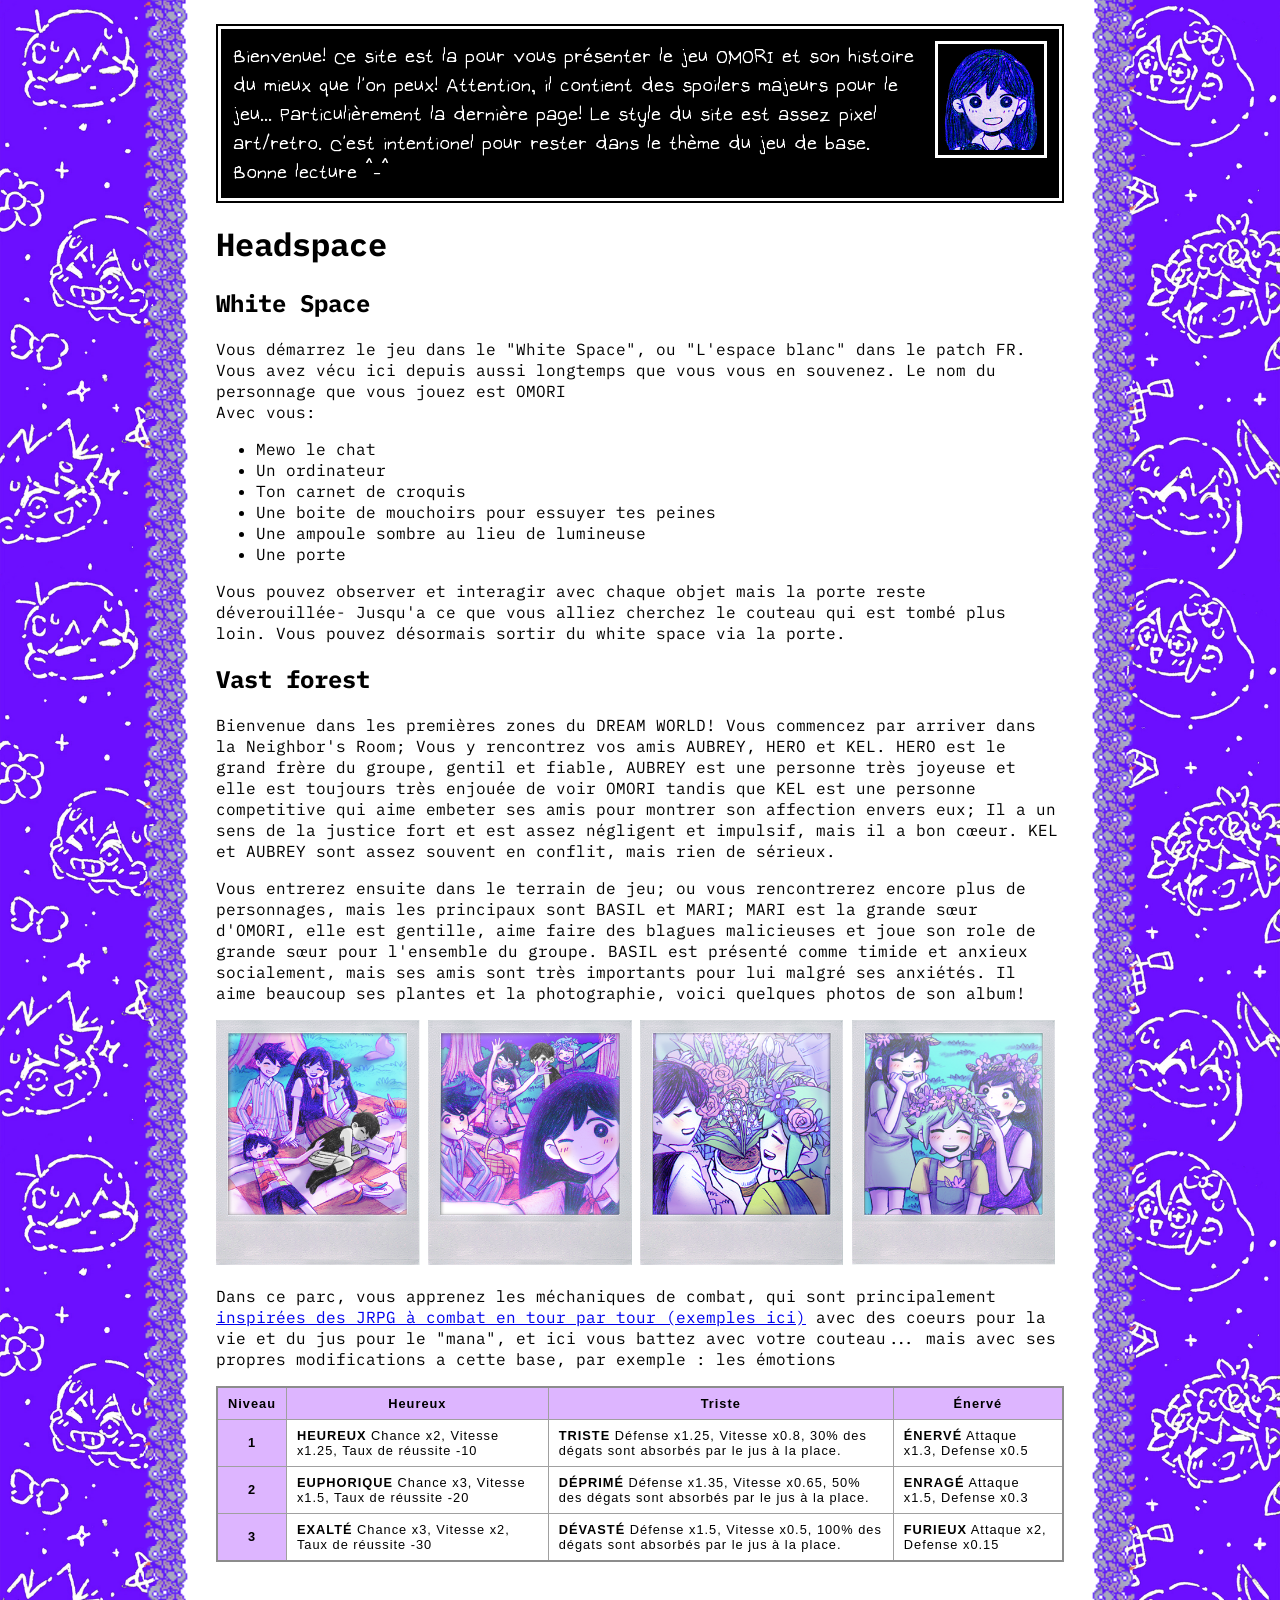
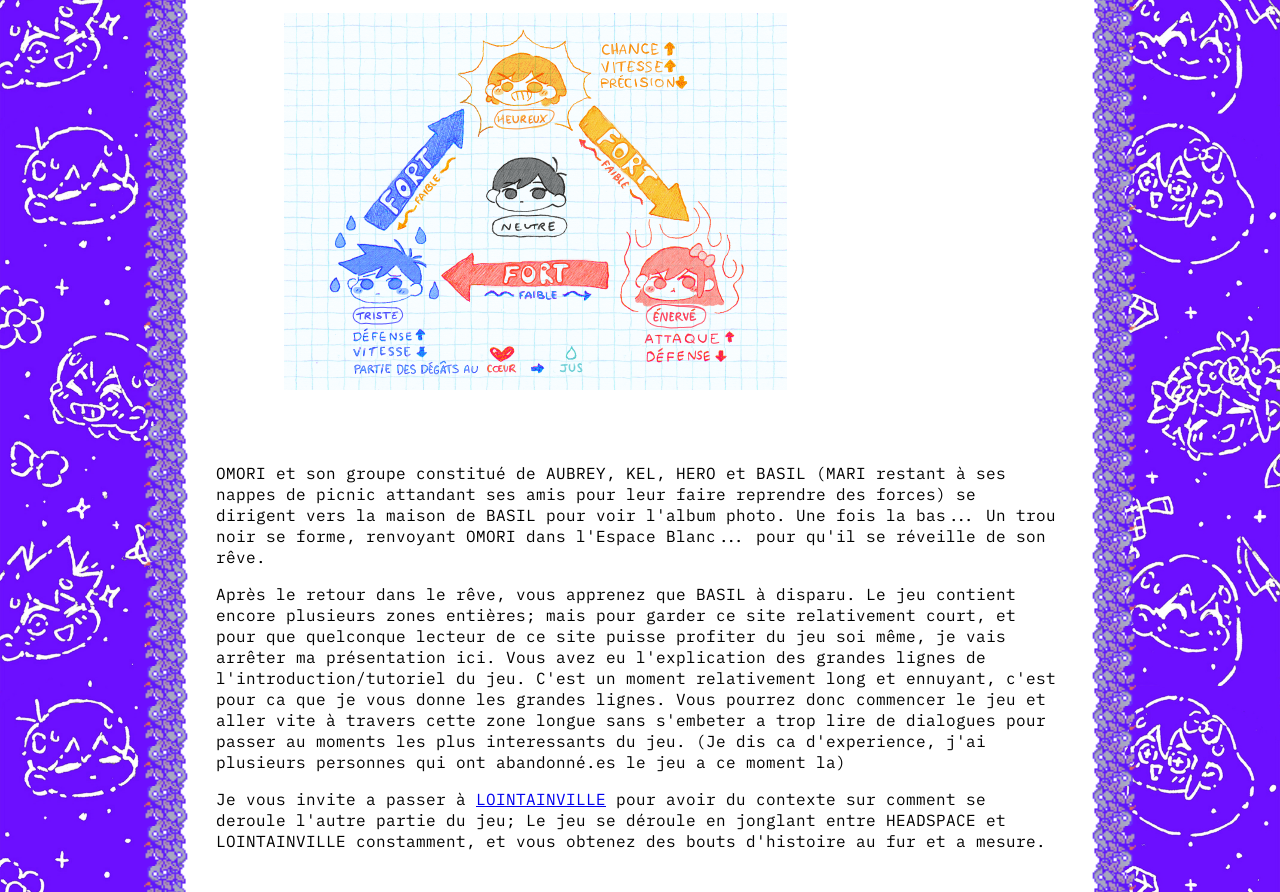
==== commit 4c2d471a: "Update index.html" ====
--- a/index.html
+++ b/index.html
@@ -80,7 +80,7 @@
 
 				<p>
 				  Dans ce parc, vous apprenez les méchaniques de combat, qui sont principalement <a href="https://www.reddit.com/r/JRPG/wiki/list_of_turn-based_jrpgs">inspirées des JRPG à combat en tour par tour (exemples ici)</a>
-					avec des coeurs pour la vie et du jus pour le "mana" mais avec ses propres modifications a cette base, par exemple : les émotions
+					avec des coeurs pour la vie et du jus pour le "mana", et ici vous battez avec votre couteau... mais avec ses propres modifications a cette base, par exemple : les émotions
 				</p>
 
 				<table>
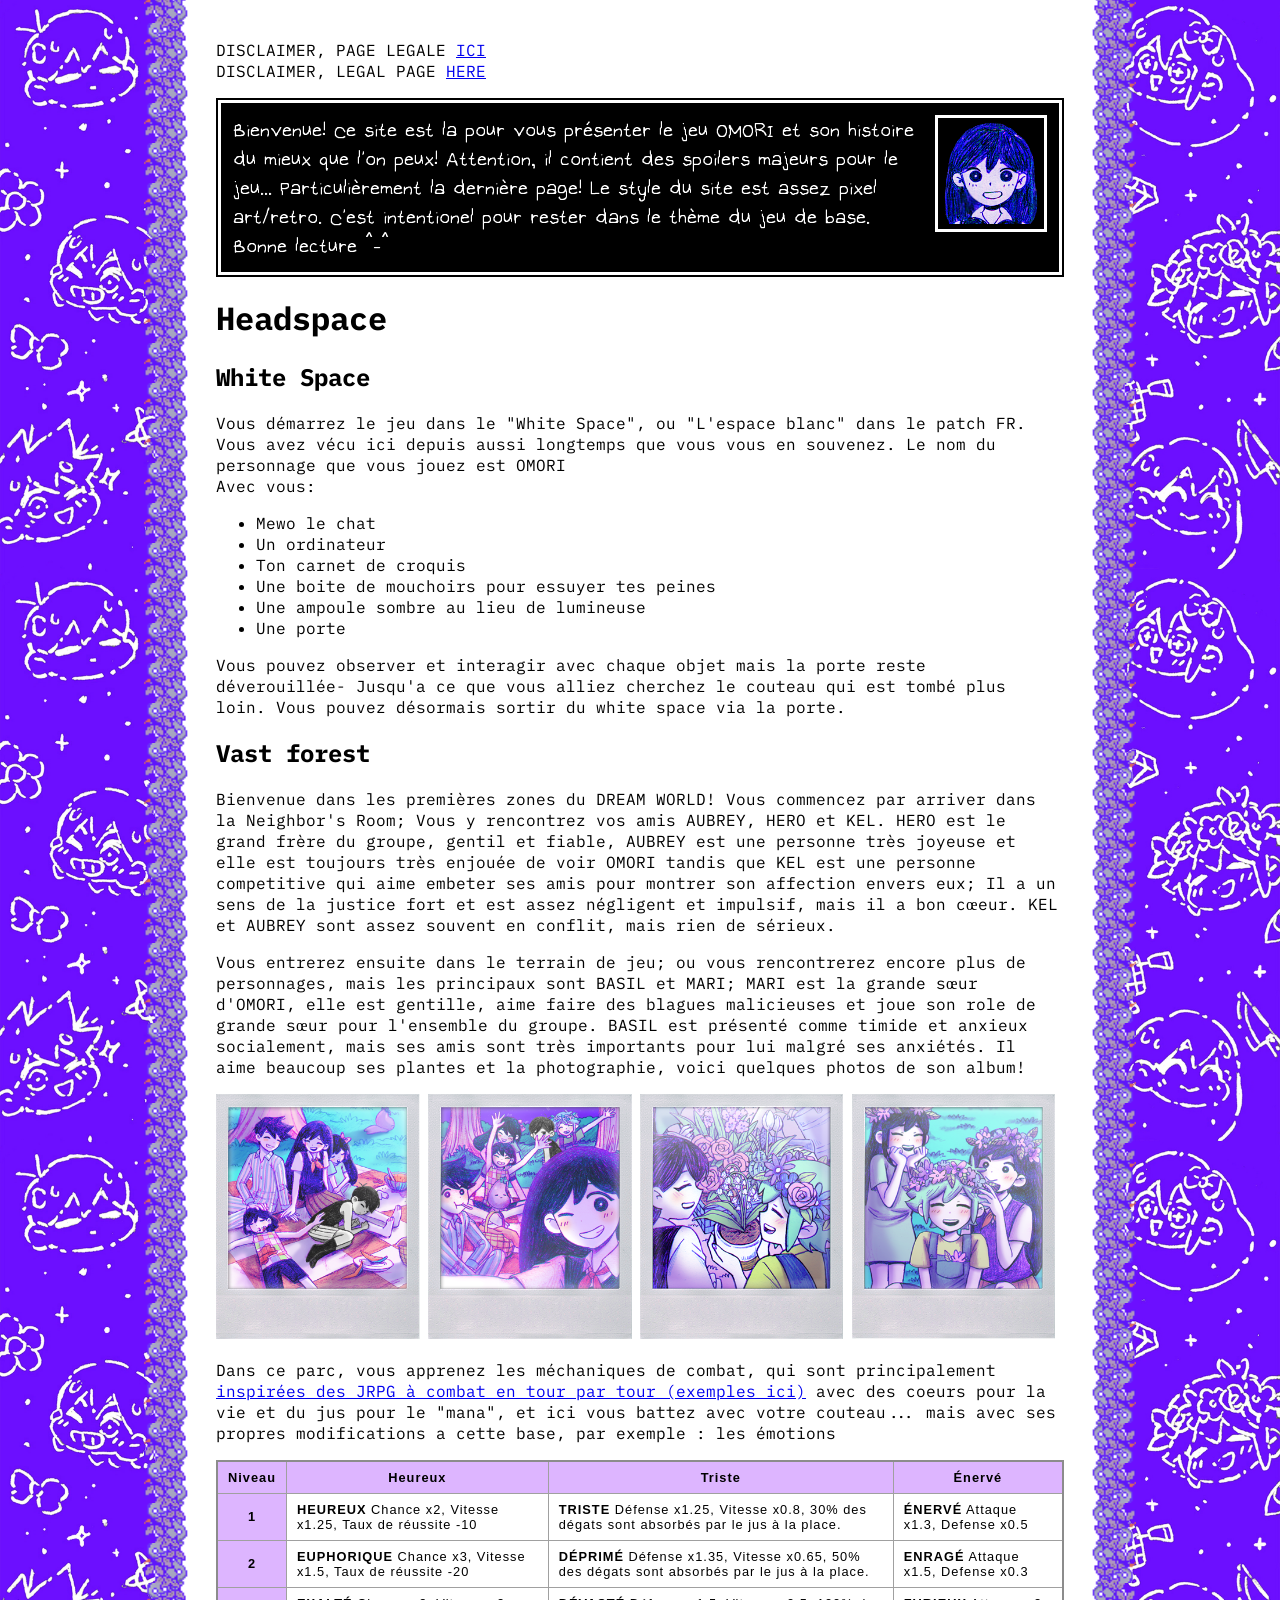
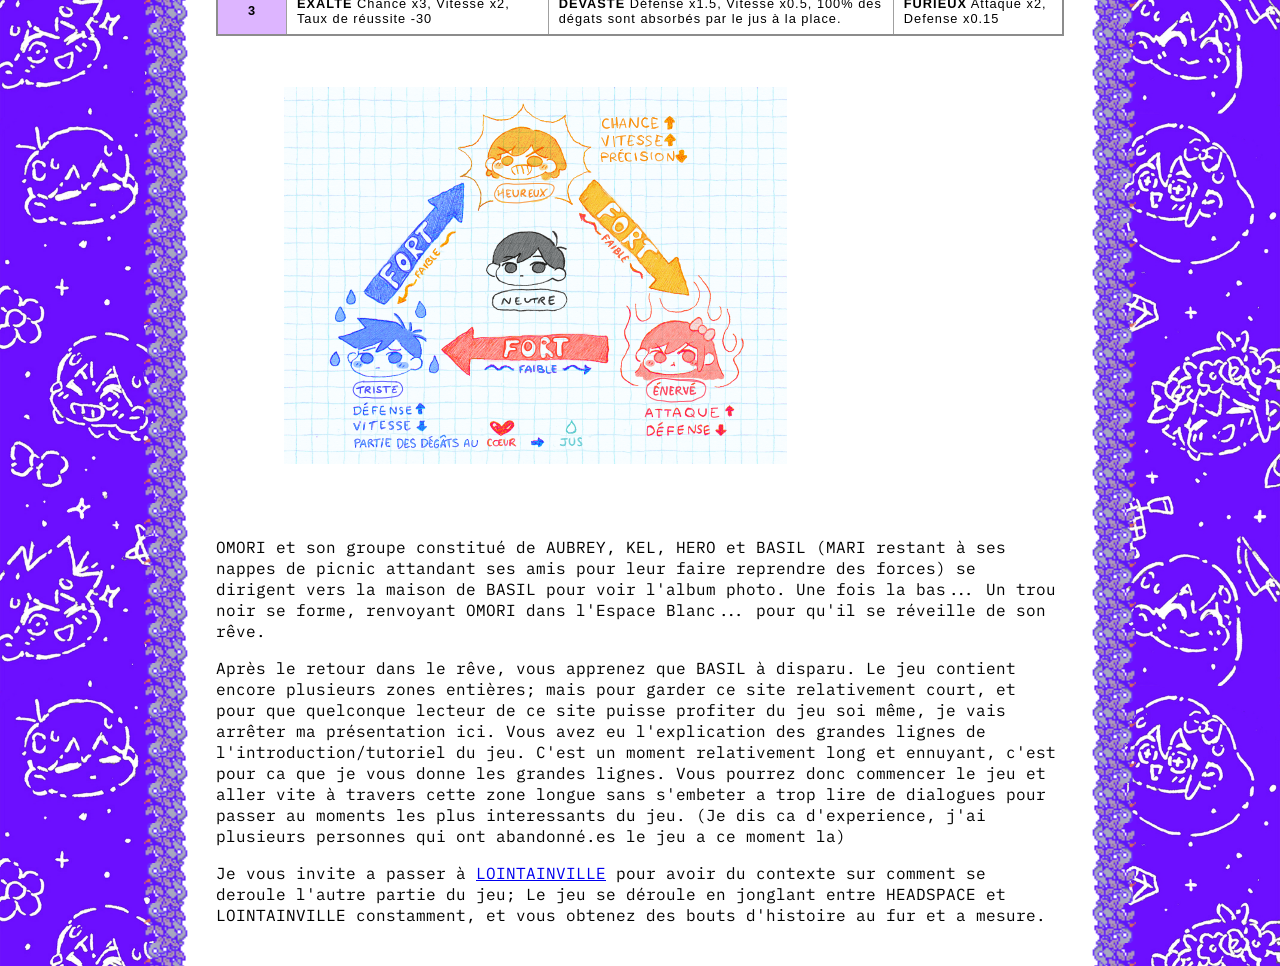
==== commit 0743d9ee: "legal page disclaimer" ====
--- a/index.html
+++ b/index.html
@@ -13,6 +13,12 @@
 		  <div class="meta-left"></div>
 
 			<div class="main" id="frame">
+  		  <p>
+    		  DISCLAIMER, PAGE LEGALE <a href="legal.html">ICI</a> <br/>
+          DISCLAIMER, LEGAL PAGE <a href="legal.html">HERE</a> <br/>
+  		  </p>
+
+
 				<!-- Début de la boite de dialogue réutilisable -->
 				<div class="dialogue-box">
 					<div class="pfp">
@@ -72,10 +78,10 @@
 				</p>
 
 				<div class="polaroids" id="pictures">
-          <div class="polaroid"><img src="assets/polaroid/DW_1.png" alt="2 Personnes en haut des escaliers se faisant face tête baissée"></div>
-          <div class="polaroid"><img src="assets/polaroid/DW_0.png" alt="Mari face par terre au pied d'escaliers"></div>
-          <div class="polaroid"><img src="assets/polaroid/DW_2.png" alt="Basil effrayé dans un miroir avec un fond montrant l'exterieur"></div>
-          <div class="polaroid"><img src="assets/polaroid/DW_3.png" alt="Des mains manipulant une corde"></div>
+          <div class="polaroid"><img src="assets/polaroid/DW_1.png" alt="Tout le monde assis sur une nappe te picnic"></div>
+          <div class="polaroid"><img src="assets/polaroid/DW_0.png" alt="Tout le monde agité sur une nappe de picnic"></div>
+          <div class="polaroid"><img src="assets/polaroid/DW_2.png" alt="Basil et Mari avec un pot de fleur"></div>
+          <div class="polaroid"><img src="assets/polaroid/DW_3.png" alt="Mari et aubrey mettant une couronne de fleur a basil"></div>
 				</div>
 
 				<p>
--- a/styles/design.css
+++ b/styles/design.css
@@ -1,6 +1,7 @@
 body {
 	margin: 0;
 	font-family: lilex;
+	overscroll-behavior-y: none;
 }
 
 @font-face {
@@ -201,6 +202,8 @@
   width: 100%;
 }
 
+.secret { color: white }
+
 @media only screen and (max-width: 900px) {
   #frame {
     width: 100vw;
